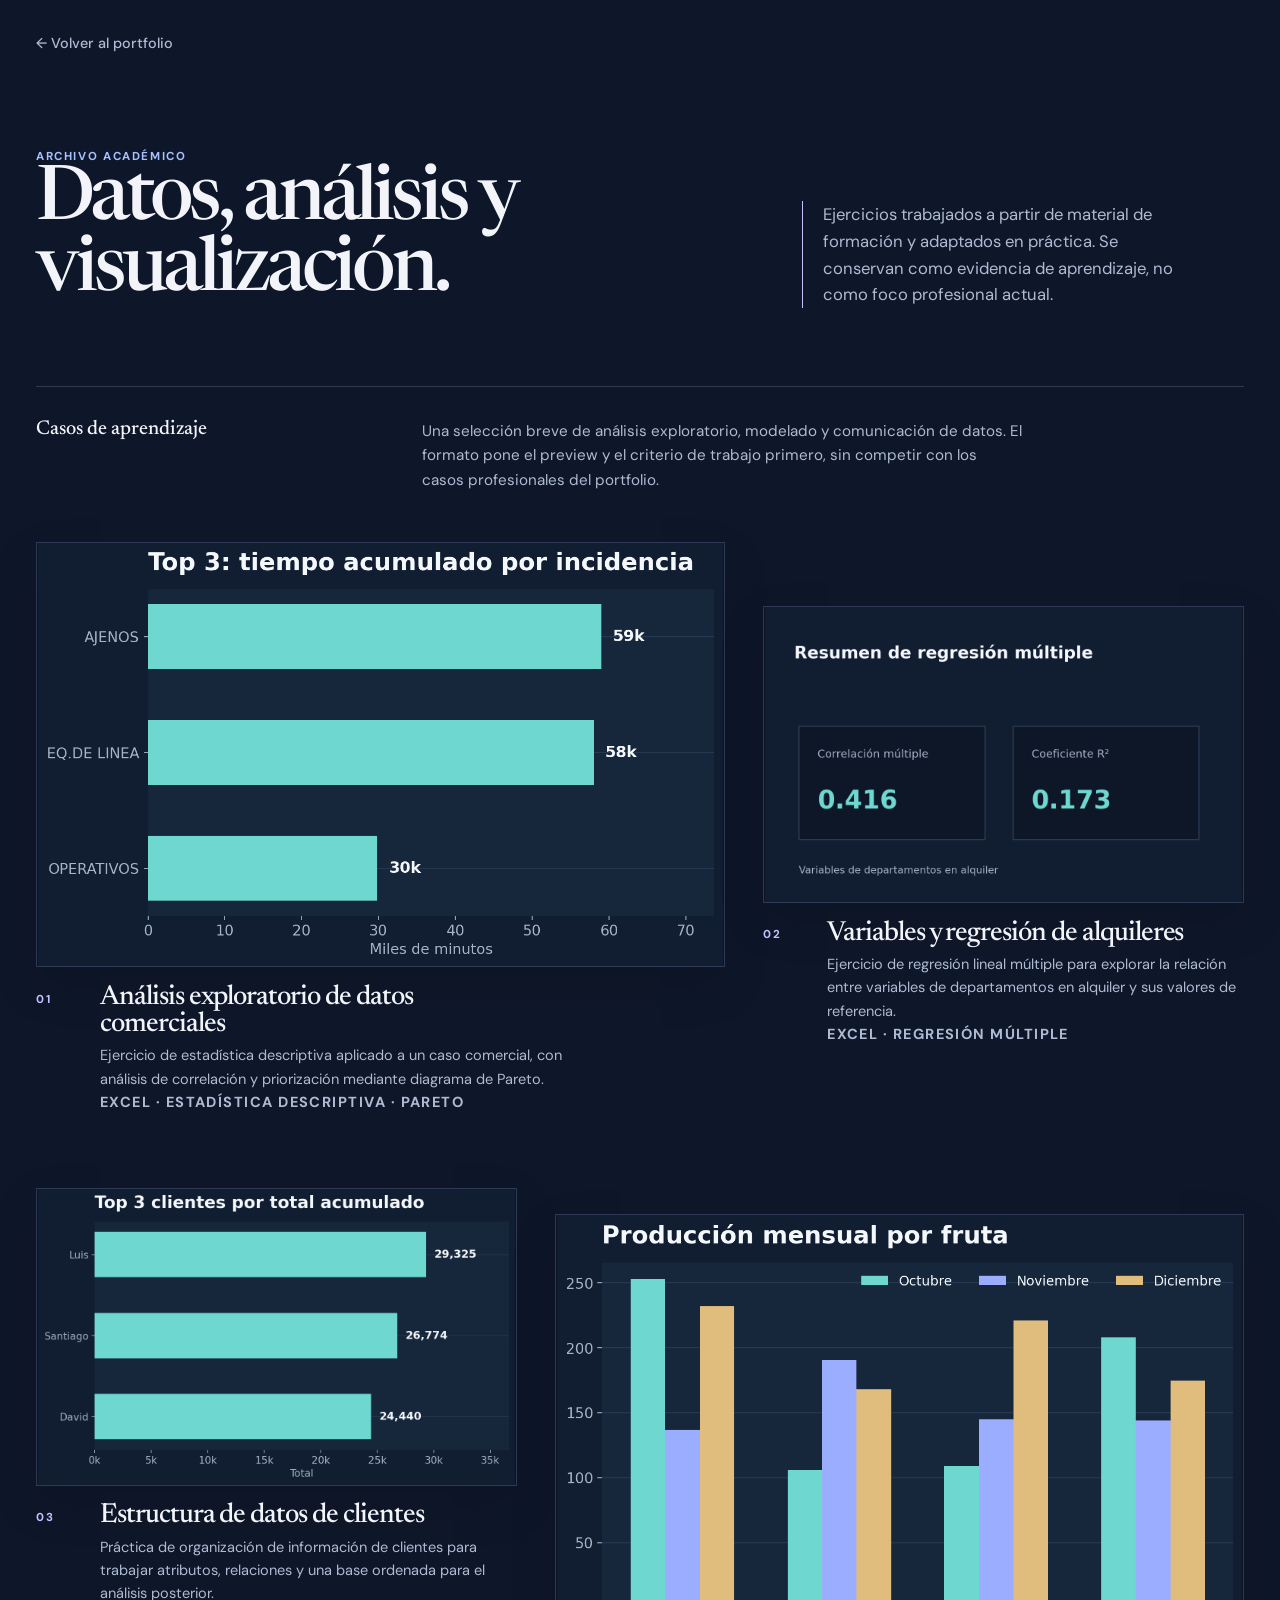
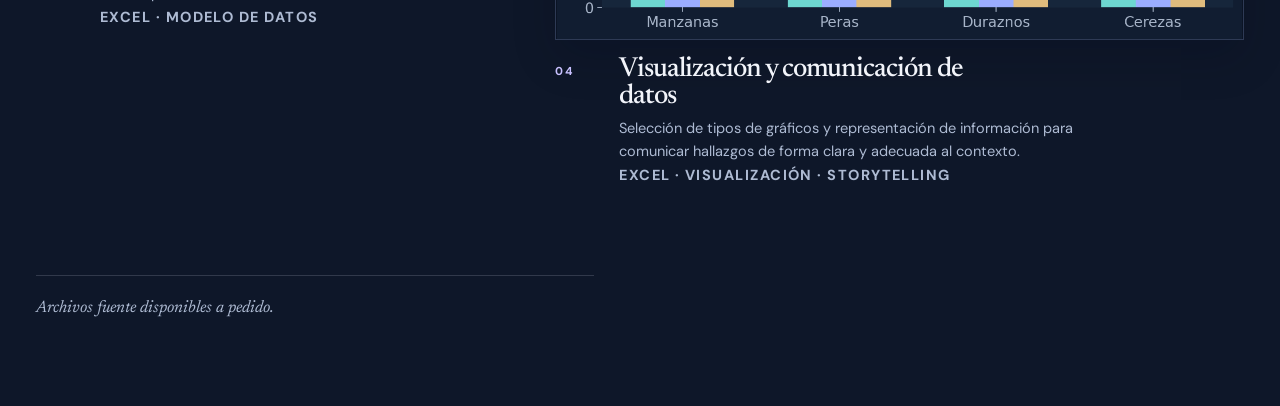
==== Practicas/index.html @ 4f1eed18 "Corrige visualización de previews académicos" ====
<!doctype html>
<html lang="es">
<head>
  <meta charset="utf-8" />
  <meta name="viewport" content="width=device-width, initial-scale=1" />
  <meta name="theme-color" content="#0e1729" />
  <meta name="robots" content="noindex,follow" />
  <meta name="description" content="Archivo académico de Juan Manuel Chuit Berzoni: ejercicios históricos de análisis de datos, estadística, modelado y visualización." />
  <link rel="canonical" href="https://juanchuit.com.ar/Practicas/" />
  <link rel="preconnect" href="https://fonts.googleapis.com" />
  <link rel="preconnect" href="https://fonts.gstatic.com" crossorigin />
  <link href="https://fonts.googleapis.com/css2?family=DM+Sans:opsz,wght@9..40,400;9..40,500;9..40,700&family=Newsreader:opsz,wght@6..72,400;6..72,500;6..72,600&display=swap" rel="stylesheet" />
  <title>Archivo académico | Juan Manuel Chuit Berzoni</title>
  <style>
    :root { color-scheme: dark; --bg: #0e1729; --surface: #15213a; --text: #f2f4fa; --muted: #aebbd3; --line: rgba(218, 225, 242, .17); --accent: #a9c0ff; --accent-2: #c8c1ff; --wrap: 1320px; }
    * { box-sizing: border-box; }
    html { scroll-behavior: smooth; }
    body { margin: 0; background: var(--bg); color: var(--text); font-family: "DM Sans", ui-sans-serif, system-ui, sans-serif; line-height: 1.6; }
    a { color: inherit; }
    .wrap { width: min(calc(100% - 72px), var(--wrap)); margin: 0 auto; padding: 30px 0 84px; }
    .back { display: inline-flex; align-items: center; gap: .55rem; color: var(--muted); text-decoration: none; font-size: .9rem; font-weight: 500; transition: color .2s ease; }
    .back:hover, .back:focus-visible { color: var(--accent); }
    .hero { display: grid; grid-template-columns: minmax(0, 1.1fr) minmax(280px, .72fr); gap: clamp(3rem, 7vw, 8rem); align-items: end; padding: 92px 0 78px; border-bottom: 1px solid var(--line); }
    .eyebrow, .case-index, .case-meta { margin: 0; color: var(--accent); font-size: .72rem; font-weight: 700; letter-spacing: .14em; text-transform: uppercase; }
    h1, h2, h3 { font-family: "Newsreader", Georgia, serif; font-weight: 500; }
    h1 { max-width: 12ch; margin: 0; font-size: clamp(3rem, 5.9vw, 5.65rem); line-height: .94; letter-spacing: -.055em; }
    .hero-lead { max-width: 35ch; margin: 0; border-left: 1px solid var(--accent-2); padding-left: 1.3rem; color: var(--muted); font-size: 1.04rem; }
    .intro { display: grid; grid-template-columns: minmax(180px, .43fr) minmax(0, 1fr); gap: 2rem; padding: 32px 0 50px; }
    .intro h2 { margin: 0; font-size: 1.25rem; line-height: 1; }
    .intro p { max-width: 60ch; margin: 0; color: var(--muted); font-size: .95rem; }
    .gallery { display: grid; grid-template-columns: repeat(12, minmax(0, 1fr)); column-gap: clamp(1.5rem, 3vw, 3.5rem); row-gap: 74px; }
    .case { min-width: 0; }
    .case:nth-child(1), .case:nth-child(4) { grid-column: span 7; }
    .case:nth-child(2), .case:nth-child(3) { grid-column: span 5; }
    .case:nth-child(2) { padding-top: 64px; }
    .case:nth-child(4) { padding-top: 26px; }
    .preview-link { display: block; overflow: hidden; border: 1px solid rgba(169, 192, 255, .22); background: #0b1425; aspect-ratio: 1256 / 776; box-shadow: 0 18px 42px rgba(2, 8, 23, .16); }
    .preview-link:hover { border-color: rgba(200, 193, 255, .62); }
    .preview-link:focus-visible { outline: 2px solid var(--accent); outline-offset: 5px; }
    .preview { display: block; width: 100%; height: 100%; object-fit: contain; object-position: center; }
    .case-copy { display: grid; grid-template-columns: 3rem minmax(0, 1fr); gap: 1rem; padding-top: 1.1rem; }
    .case-index { padding-top: .35rem; color: var(--accent-2); }
    .case h3 { max-width: 24ch; margin: 0 0 .35rem; font-size: clamp(1.45rem, 2.15vw, 2.2rem); line-height: .98; letter-spacing: -.038em; }
    .case p { max-width: 51ch; margin: 0; color: var(--muted); font-size: .91rem; }
    .case-meta { margin-top: .75rem; color: #8999bc; font-size: .66rem; letter-spacing: .1em; }
    .footnote { max-width: 62ch; margin: 88px 0 0; border-top: 1px solid var(--line); padding-top: 1.2rem; color: var(--muted); font-family: "Newsreader", Georgia, serif; font-size: 1.05rem; font-style: italic; }
    @media (max-width: 860px) { .hero { grid-template-columns: 1fr; gap: 1.6rem; padding: 70px 0 56px; } .hero-lead { max-width: 48ch; } .intro { grid-template-columns: 1fr; gap: .8rem; } .gallery { row-gap: 52px; } .case:nth-child(n) { grid-column: span 6; padding-top: 0; } }
    @media (max-width: 600px) { .wrap { width: min(calc(100% - 32px), var(--wrap)); padding-top: 24px; padding-bottom: 62px; } .hero { padding: 58px 0 46px; } h1 { max-width: 11ch; font-size: clamp(2.8rem, 14vw, 4.05rem); } .hero-lead { border-left: 0; padding-left: 0; font-size: .98rem; } .intro { padding: 25px 0 38px; } .gallery { display: grid; grid-template-columns: 1fr; gap: 42px; } .case:nth-child(n) { grid-column: auto; } .case-copy { grid-template-columns: 2.45rem minmax(0, 1fr); gap: .72rem; padding-top: .9rem; } .case h3 { font-size: 1.75rem; } .case p { font-size: .88rem; } .footnote { margin-top: 62px; font-size: 1rem; } }
  </style>
</head>
<body>
  <main class="wrap">
    <a class="back" href="../" aria-label="Volver al portfolio principal">← Volver al portfolio</a>
    <section class="hero" aria-labelledby="titulo-principal">
      <div><p class="eyebrow">Archivo académico</p><h1 id="titulo-principal">Datos, análisis y visualización.</h1></div>
      <p class="hero-lead">Ejercicios trabajados a partir de material de formación y adaptados en práctica. Se conservan como evidencia de aprendizaje, no como foco profesional actual.</p>
    </section>
    <section class="intro" aria-labelledby="casos">
      <h2 id="casos">Casos de aprendizaje</h2>
      <p>Una selección breve de análisis exploratorio, modelado y comunicación de datos. El formato pone el preview y el criterio de trabajo primero, sin competir con los casos profesionales del portfolio.</p>
    </section>
    <section class="gallery" aria-label="Galería de ejercicios académicos">
      <article class="case"><a class="preview-link" href="previews/pareto-incidencias.png" target="_blank" rel="noopener" aria-label="Abrir preview completo del análisis exploratorio de datos comerciales"><img class="preview" src="previews/pareto-incidencias.png" alt="Resumen visual del tiempo acumulado por tipo de incidencia" width="1256" height="776" loading="lazy" decoding="async" /></a><div class="case-copy"><span class="case-index">01</span><div><h3>Análisis exploratorio de datos comerciales</h3><p>Ejercicio de estadística descriptiva aplicado a un caso comercial, con análisis de correlación y priorización mediante diagrama de Pareto.</p><p class="case-meta">Excel · Estadística descriptiva · Pareto</p></div></div></article>
      <article class="case"><a class="preview-link" href="previews/regresion-alquileres.png" target="_blank" rel="noopener" aria-label="Abrir preview completo de variables y regresión de alquileres"><img class="preview" src="previews/regresion-alquileres.png" alt="Resumen visual de una regresión múltiple de alquileres" width="1256" height="776" loading="lazy" decoding="async" /></a><div class="case-copy"><span class="case-index">02</span><div><h3>Variables y regresión de alquileres</h3><p>Ejercicio de regresión lineal múltiple para explorar la relación entre variables de departamentos en alquiler y sus valores de referencia.</p><p class="case-meta">Excel · Regresión múltiple</p></div></div></article>
      <article class="case"><a class="preview-link" href="previews/clientes-totales.png" target="_blank" rel="noopener" aria-label="Abrir preview completo de estructura de datos de clientes"><img class="preview" src="previews/clientes-totales.png" alt="Clientes con mayor total acumulado" width="1256" height="776" loading="lazy" decoding="async" /></a><div class="case-copy"><span class="case-index">03</span><div><h3>Estructura de datos de clientes</h3><p>Práctica de organización de información de clientes para trabajar atributos, relaciones y una base ordenada para el análisis posterior.</p><p class="case-meta">Excel · Modelo de datos</p></div></div></article>
      <article class="case"><a class="preview-link" href="previews/produccion-mensual.png" target="_blank" rel="noopener" aria-label="Abrir preview completo de visualización y comunicación de datos"><img class="preview" src="previews/produccion-mensual.png" alt="Gráfico de producción mensual por fruta" width="1256" height="776" loading="lazy" decoding="async" /></a><div class="case-copy"><span class="case-index">04</span><div><h3>Visualización y comunicación de datos</h3><p>Selección de tipos de gráficos y representación de información para comunicar hallazgos de forma clara y adecuada al contexto.</p><p class="case-meta">Excel · Visualización · Storytelling</p></div></div></article>
    </section>
    <p class="footnote">Archivos fuente disponibles a pedido.</p>
  </main>
</body>
</html>
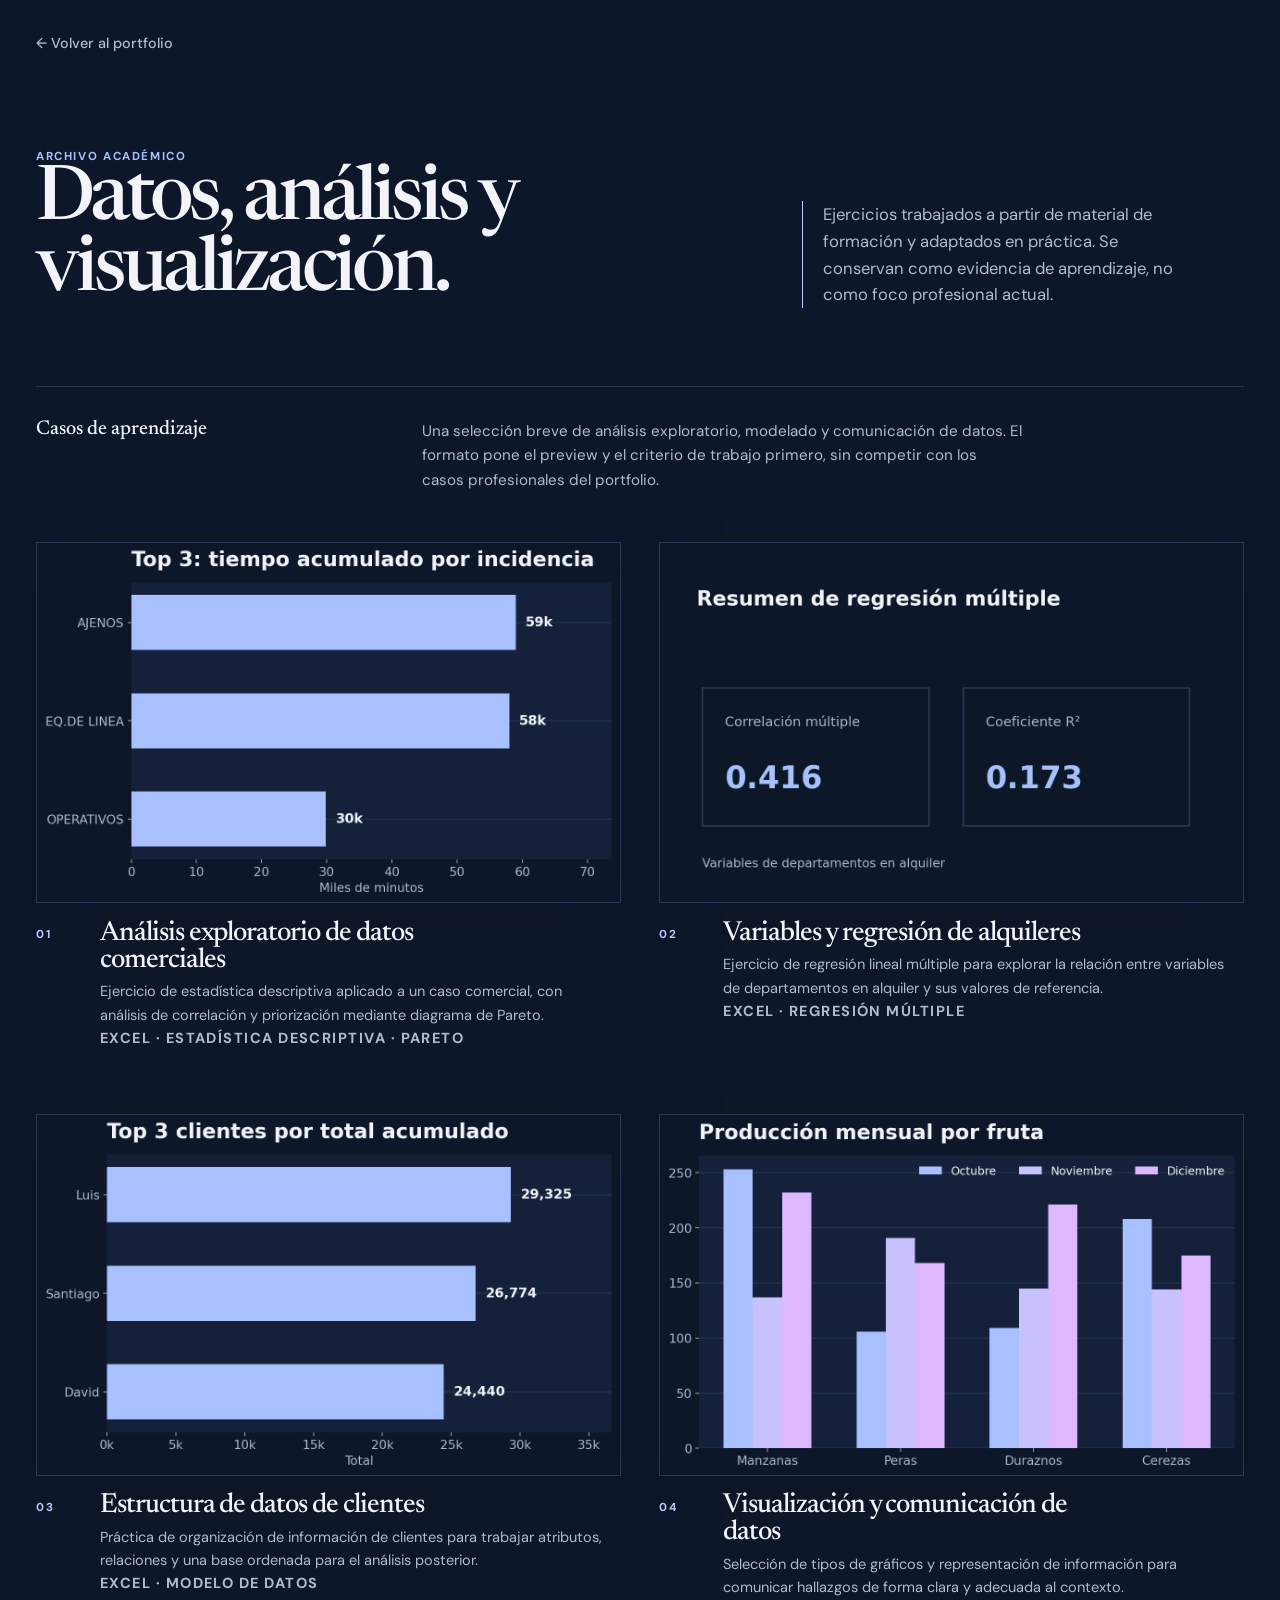
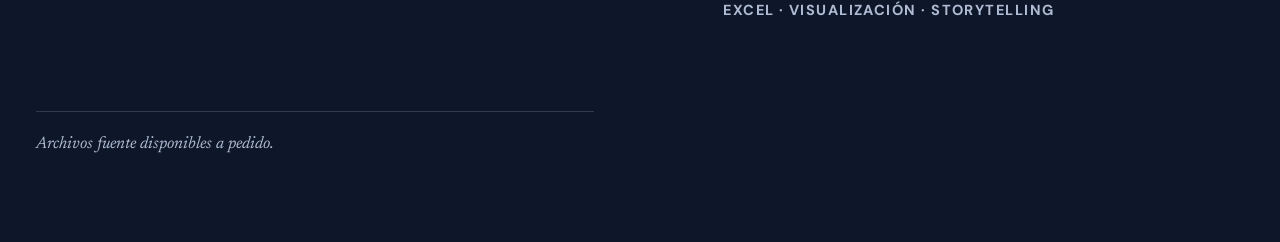
==== commit e377ffc4: "Ordena archivo académico y unifica paleta tinta" ====
--- a/Practicas/index.html
+++ b/Practicas/index.html
@@ -28,12 +28,8 @@
     .intro { display: grid; grid-template-columns: minmax(180px, .43fr) minmax(0, 1fr); gap: 2rem; padding: 32px 0 50px; }
     .intro h2 { margin: 0; font-size: 1.25rem; line-height: 1; }
     .intro p { max-width: 60ch; margin: 0; color: var(--muted); font-size: .95rem; }
-    .gallery { display: grid; grid-template-columns: repeat(12, minmax(0, 1fr)); column-gap: clamp(1.5rem, 3vw, 3.5rem); row-gap: 74px; }
+    .gallery { display: grid; grid-template-columns: repeat(2, minmax(0, 1fr)); gap: clamp(3rem, 5vw, 4.8rem) clamp(1.5rem, 3vw, 3.5rem); }
     .case { min-width: 0; }
-    .case:nth-child(1), .case:nth-child(4) { grid-column: span 7; }
-    .case:nth-child(2), .case:nth-child(3) { grid-column: span 5; }
-    .case:nth-child(2) { padding-top: 64px; }
-    .case:nth-child(4) { padding-top: 26px; }
     .preview-link { display: block; overflow: hidden; border: 1px solid rgba(169, 192, 255, .22); background: #0b1425; aspect-ratio: 1256 / 776; box-shadow: 0 18px 42px rgba(2, 8, 23, .16); }
     .preview-link:hover { border-color: rgba(200, 193, 255, .62); }
     .preview-link:focus-visible { outline: 2px solid var(--accent); outline-offset: 5px; }
@@ -44,8 +40,8 @@
     .case p { max-width: 51ch; margin: 0; color: var(--muted); font-size: .91rem; }
     .case-meta { margin-top: .75rem; color: #8999bc; font-size: .66rem; letter-spacing: .1em; }
     .footnote { max-width: 62ch; margin: 88px 0 0; border-top: 1px solid var(--line); padding-top: 1.2rem; color: var(--muted); font-family: "Newsreader", Georgia, serif; font-size: 1.05rem; font-style: italic; }
-    @media (max-width: 860px) { .hero { grid-template-columns: 1fr; gap: 1.6rem; padding: 70px 0 56px; } .hero-lead { max-width: 48ch; } .intro { grid-template-columns: 1fr; gap: .8rem; } .gallery { row-gap: 52px; } .case:nth-child(n) { grid-column: span 6; padding-top: 0; } }
-    @media (max-width: 600px) { .wrap { width: min(calc(100% - 32px), var(--wrap)); padding-top: 24px; padding-bottom: 62px; } .hero { padding: 58px 0 46px; } h1 { max-width: 11ch; font-size: clamp(2.8rem, 14vw, 4.05rem); } .hero-lead { border-left: 0; padding-left: 0; font-size: .98rem; } .intro { padding: 25px 0 38px; } .gallery { display: grid; grid-template-columns: 1fr; gap: 42px; } .case:nth-child(n) { grid-column: auto; } .case-copy { grid-template-columns: 2.45rem minmax(0, 1fr); gap: .72rem; padding-top: .9rem; } .case h3 { font-size: 1.75rem; } .case p { font-size: .88rem; } .footnote { margin-top: 62px; font-size: 1rem; } }
+    @media (max-width: 860px) { .hero { grid-template-columns: 1fr; gap: 1.6rem; padding: 70px 0 56px; } .hero-lead { max-width: 48ch; } .intro { grid-template-columns: 1fr; gap: .8rem; } .gallery { gap: 52px 1.5rem; } }
+    @media (max-width: 600px) { .wrap { width: min(calc(100% - 32px), var(--wrap)); padding-top: 24px; padding-bottom: 62px; } .hero { padding: 58px 0 46px; } h1 { max-width: 11ch; font-size: clamp(2.8rem, 14vw, 4.05rem); } .hero-lead { border-left: 0; padding-left: 0; font-size: .98rem; } .intro { padding: 25px 0 38px; } .gallery { grid-template-columns: 1fr; gap: 42px; } .case-copy { grid-template-columns: 2.45rem minmax(0, 1fr); gap: .72rem; padding-top: .9rem; } .case h3 { font-size: 1.75rem; } .case p { font-size: .88rem; } .footnote { margin-top: 62px; font-size: 1rem; } }
   </style>
 </head>
 <body>
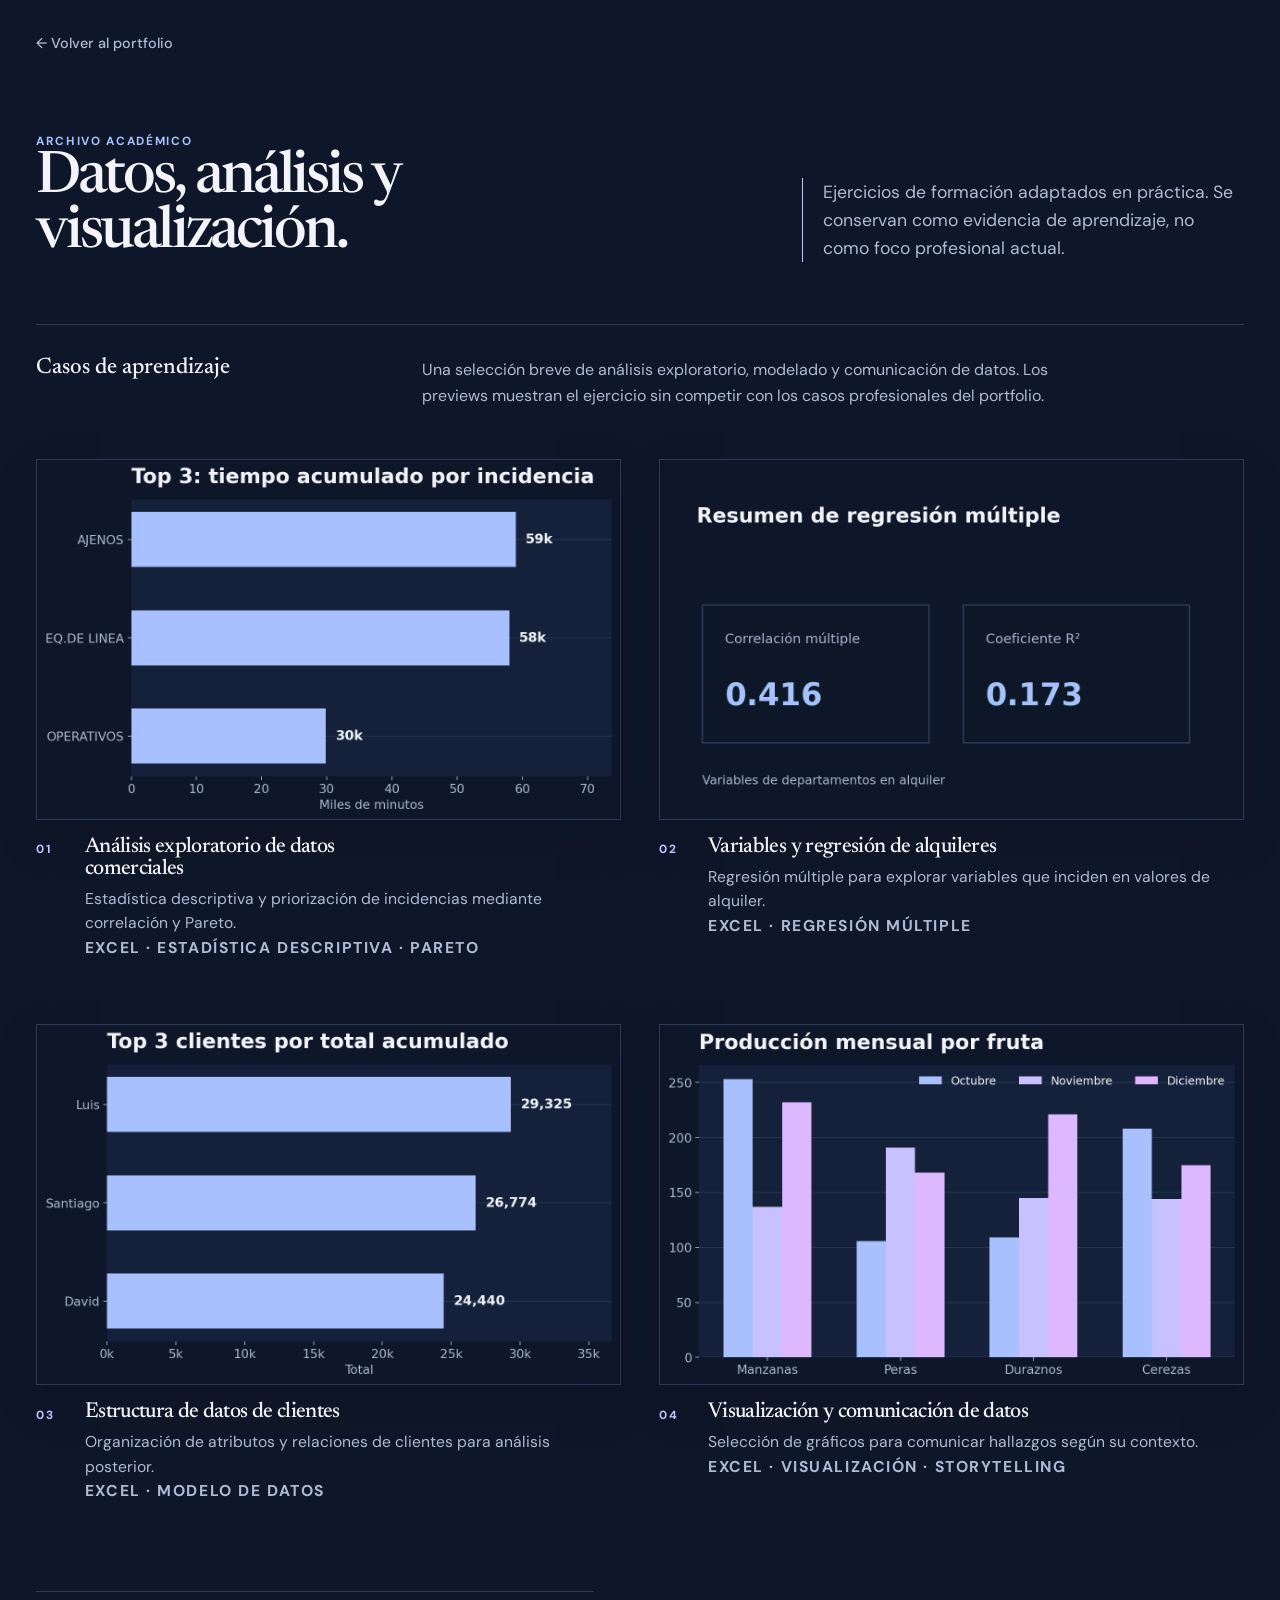
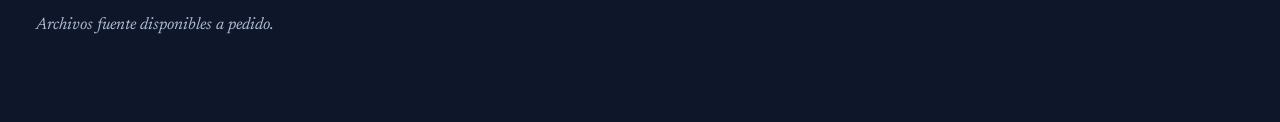
==== commit e9e170d0: "Equilibra tipografía del archivo académico" ====
--- a/Practicas/index.html
+++ b/Practicas/index.html
@@ -20,28 +20,28 @@
     .wrap { width: min(calc(100% - 72px), var(--wrap)); margin: 0 auto; padding: 30px 0 84px; }
     .back { display: inline-flex; align-items: center; gap: .55rem; color: var(--muted); text-decoration: none; font-size: .9rem; font-weight: 500; transition: color .2s ease; }
     .back:hover, .back:focus-visible { color: var(--accent); }
-    .hero { display: grid; grid-template-columns: minmax(0, 1.1fr) minmax(280px, .72fr); gap: clamp(3rem, 7vw, 8rem); align-items: end; padding: 92px 0 78px; border-bottom: 1px solid var(--line); }
-    .eyebrow, .case-index, .case-meta { margin: 0; color: var(--accent); font-size: .72rem; font-weight: 700; letter-spacing: .14em; text-transform: uppercase; }
+    .hero { display: grid; grid-template-columns: minmax(0, 1.1fr) minmax(280px, .72fr); gap: clamp(3rem, 7vw, 8rem); align-items: end; padding: 76px 0 62px; border-bottom: 1px solid var(--line); }
+    .eyebrow, .case-index, .case-meta { margin: 0; color: var(--accent); font-size: .74rem; font-weight: 700; letter-spacing: .14em; text-transform: uppercase; }
     h1, h2, h3 { font-family: "Newsreader", Georgia, serif; font-weight: 500; }
-    h1 { max-width: 12ch; margin: 0; font-size: clamp(3rem, 5.9vw, 5.65rem); line-height: .94; letter-spacing: -.055em; }
-    .hero-lead { max-width: 35ch; margin: 0; border-left: 1px solid var(--accent-2); padding-left: 1.3rem; color: var(--muted); font-size: 1.04rem; }
+    h1 { max-width: 13ch; margin: 0; font-size: clamp(2.9rem, 4.55vw, 4.65rem); line-height: .96; letter-spacing: -.05em; }
+    .hero-lead { max-width: 36ch; margin: 0; border-left: 1px solid var(--accent-2); padding-left: 1.3rem; color: var(--muted); font-size: 1.1rem; }
     .intro { display: grid; grid-template-columns: minmax(180px, .43fr) minmax(0, 1fr); gap: 2rem; padding: 32px 0 50px; }
-    .intro h2 { margin: 0; font-size: 1.25rem; line-height: 1; }
-    .intro p { max-width: 60ch; margin: 0; color: var(--muted); font-size: .95rem; }
+    .intro h2 { margin: 0; font-size: 1.4rem; line-height: 1.05; }
+    .intro p { max-width: 60ch; margin: 0; color: var(--muted); font-size: 1rem; }
     .gallery { display: grid; grid-template-columns: repeat(2, minmax(0, 1fr)); gap: clamp(3rem, 5vw, 4.8rem) clamp(1.5rem, 3vw, 3.5rem); }
     .case { min-width: 0; }
     .preview-link { display: block; overflow: hidden; border: 1px solid rgba(169, 192, 255, .22); background: #0b1425; aspect-ratio: 1256 / 776; box-shadow: 0 18px 42px rgba(2, 8, 23, .16); }
     .preview-link:hover { border-color: rgba(200, 193, 255, .62); }
     .preview-link:focus-visible { outline: 2px solid var(--accent); outline-offset: 5px; }
     .preview { display: block; width: 100%; height: 100%; object-fit: contain; object-position: center; }
-    .case-copy { display: grid; grid-template-columns: 3rem minmax(0, 1fr); gap: 1rem; padding-top: 1.1rem; }
-    .case-index { padding-top: .35rem; color: var(--accent-2); }
-    .case h3 { max-width: 24ch; margin: 0 0 .35rem; font-size: clamp(1.45rem, 2.15vw, 2.2rem); line-height: .98; letter-spacing: -.038em; }
-    .case p { max-width: 51ch; margin: 0; color: var(--muted); font-size: .91rem; }
-    .case-meta { margin-top: .75rem; color: #8999bc; font-size: .66rem; letter-spacing: .1em; }
+    .case-copy { display: grid; grid-template-columns: 2.25rem minmax(0, 1fr); gap: .8rem; padding-top: 1rem; }
+    .case-index { padding-top: .28rem; color: var(--accent-2); }
+    .case h3 { max-width: 27ch; margin: 0 0 .45rem; font-size: clamp(1.35rem, 1.65vw, 1.72rem); line-height: 1.02; letter-spacing: -.03em; }
+    .case p { max-width: 53ch; margin: 0; color: var(--muted); font-size: .98rem; line-height: 1.55; }
+    .case-meta { margin-top: .72rem; color: #9ba9c6; font-size: .7rem; letter-spacing: .1em; }
     .footnote { max-width: 62ch; margin: 88px 0 0; border-top: 1px solid var(--line); padding-top: 1.2rem; color: var(--muted); font-family: "Newsreader", Georgia, serif; font-size: 1.05rem; font-style: italic; }
     @media (max-width: 860px) { .hero { grid-template-columns: 1fr; gap: 1.6rem; padding: 70px 0 56px; } .hero-lead { max-width: 48ch; } .intro { grid-template-columns: 1fr; gap: .8rem; } .gallery { gap: 52px 1.5rem; } }
-    @media (max-width: 600px) { .wrap { width: min(calc(100% - 32px), var(--wrap)); padding-top: 24px; padding-bottom: 62px; } .hero { padding: 58px 0 46px; } h1 { max-width: 11ch; font-size: clamp(2.8rem, 14vw, 4.05rem); } .hero-lead { border-left: 0; padding-left: 0; font-size: .98rem; } .intro { padding: 25px 0 38px; } .gallery { grid-template-columns: 1fr; gap: 42px; } .case-copy { grid-template-columns: 2.45rem minmax(0, 1fr); gap: .72rem; padding-top: .9rem; } .case h3 { font-size: 1.75rem; } .case p { font-size: .88rem; } .footnote { margin-top: 62px; font-size: 1rem; } }
+    @media (max-width: 600px) { .wrap { width: min(calc(100% - 32px), var(--wrap)); padding-top: 24px; padding-bottom: 62px; } .hero { padding: 52px 0 44px; } h1 { max-width: 12ch; font-size: clamp(2.65rem, 12vw, 3.45rem); } .hero-lead { border-left: 0; padding-left: 0; font-size: 1rem; } .intro { padding: 25px 0 38px; } .gallery { grid-template-columns: 1fr; gap: 42px; } .case-copy { grid-template-columns: 2.15rem minmax(0, 1fr); gap: .68rem; padding-top: .9rem; } .case h3 { font-size: 1.55rem; } .case p { font-size: .94rem; } .footnote { margin-top: 62px; font-size: 1rem; } }
   </style>
 </head>
 <body>
@@ -49,17 +49,17 @@
     <a class="back" href="../" aria-label="Volver al portfolio principal">← Volver al portfolio</a>
     <section class="hero" aria-labelledby="titulo-principal">
       <div><p class="eyebrow">Archivo académico</p><h1 id="titulo-principal">Datos, análisis y visualización.</h1></div>
-      <p class="hero-lead">Ejercicios trabajados a partir de material de formación y adaptados en práctica. Se conservan como evidencia de aprendizaje, no como foco profesional actual.</p>
+      <p class="hero-lead">Ejercicios de formación adaptados en práctica. Se conservan como evidencia de aprendizaje, no como foco profesional actual.</p>
     </section>
     <section class="intro" aria-labelledby="casos">
       <h2 id="casos">Casos de aprendizaje</h2>
-      <p>Una selección breve de análisis exploratorio, modelado y comunicación de datos. El formato pone el preview y el criterio de trabajo primero, sin competir con los casos profesionales del portfolio.</p>
+      <p>Una selección breve de análisis exploratorio, modelado y comunicación de datos. Los previews muestran el ejercicio sin competir con los casos profesionales del portfolio.</p>
     </section>
     <section class="gallery" aria-label="Galería de ejercicios académicos">
-      <article class="case"><a class="preview-link" href="previews/pareto-incidencias.png" target="_blank" rel="noopener" aria-label="Abrir preview completo del análisis exploratorio de datos comerciales"><img class="preview" src="previews/pareto-incidencias.png" alt="Resumen visual del tiempo acumulado por tipo de incidencia" width="1256" height="776" loading="lazy" decoding="async" /></a><div class="case-copy"><span class="case-index">01</span><div><h3>Análisis exploratorio de datos comerciales</h3><p>Ejercicio de estadística descriptiva aplicado a un caso comercial, con análisis de correlación y priorización mediante diagrama de Pareto.</p><p class="case-meta">Excel · Estadística descriptiva · Pareto</p></div></div></article>
-      <article class="case"><a class="preview-link" href="previews/regresion-alquileres.png" target="_blank" rel="noopener" aria-label="Abrir preview completo de variables y regresión de alquileres"><img class="preview" src="previews/regresion-alquileres.png" alt="Resumen visual de una regresión múltiple de alquileres" width="1256" height="776" loading="lazy" decoding="async" /></a><div class="case-copy"><span class="case-index">02</span><div><h3>Variables y regresión de alquileres</h3><p>Ejercicio de regresión lineal múltiple para explorar la relación entre variables de departamentos en alquiler y sus valores de referencia.</p><p class="case-meta">Excel · Regresión múltiple</p></div></div></article>
-      <article class="case"><a class="preview-link" href="previews/clientes-totales.png" target="_blank" rel="noopener" aria-label="Abrir preview completo de estructura de datos de clientes"><img class="preview" src="previews/clientes-totales.png" alt="Clientes con mayor total acumulado" width="1256" height="776" loading="lazy" decoding="async" /></a><div class="case-copy"><span class="case-index">03</span><div><h3>Estructura de datos de clientes</h3><p>Práctica de organización de información de clientes para trabajar atributos, relaciones y una base ordenada para el análisis posterior.</p><p class="case-meta">Excel · Modelo de datos</p></div></div></article>
-      <article class="case"><a class="preview-link" href="previews/produccion-mensual.png" target="_blank" rel="noopener" aria-label="Abrir preview completo de visualización y comunicación de datos"><img class="preview" src="previews/produccion-mensual.png" alt="Gráfico de producción mensual por fruta" width="1256" height="776" loading="lazy" decoding="async" /></a><div class="case-copy"><span class="case-index">04</span><div><h3>Visualización y comunicación de datos</h3><p>Selección de tipos de gráficos y representación de información para comunicar hallazgos de forma clara y adecuada al contexto.</p><p class="case-meta">Excel · Visualización · Storytelling</p></div></div></article>
+      <article class="case"><a class="preview-link" href="previews/pareto-incidencias.png" target="_blank" rel="noopener" aria-label="Abrir preview completo del análisis exploratorio de datos comerciales"><img class="preview" src="previews/pareto-incidencias.png" alt="Resumen visual del tiempo acumulado por tipo de incidencia" width="1256" height="776" loading="lazy" decoding="async" /></a><div class="case-copy"><span class="case-index">01</span><div><h3>Análisis exploratorio de datos comerciales</h3><p>Estadística descriptiva y priorización de incidencias mediante correlación y Pareto.</p><p class="case-meta">Excel · Estadística descriptiva · Pareto</p></div></div></article>
+      <article class="case"><a class="preview-link" href="previews/regresion-alquileres.png" target="_blank" rel="noopener" aria-label="Abrir preview completo de variables y regresión de alquileres"><img class="preview" src="previews/regresion-alquileres.png" alt="Resumen visual de una regresión múltiple de alquileres" width="1256" height="776" loading="lazy" decoding="async" /></a><div class="case-copy"><span class="case-index">02</span><div><h3>Variables y regresión de alquileres</h3><p>Regresión múltiple para explorar variables que inciden en valores de alquiler.</p><p class="case-meta">Excel · Regresión múltiple</p></div></div></article>
+      <article class="case"><a class="preview-link" href="previews/clientes-totales.png" target="_blank" rel="noopener" aria-label="Abrir preview completo de estructura de datos de clientes"><img class="preview" src="previews/clientes-totales.png" alt="Clientes con mayor total acumulado" width="1256" height="776" loading="lazy" decoding="async" /></a><div class="case-copy"><span class="case-index">03</span><div><h3>Estructura de datos de clientes</h3><p>Organización de atributos y relaciones de clientes para análisis posterior.</p><p class="case-meta">Excel · Modelo de datos</p></div></div></article>
+      <article class="case"><a class="preview-link" href="previews/produccion-mensual.png" target="_blank" rel="noopener" aria-label="Abrir preview completo de visualización y comunicación de datos"><img class="preview" src="previews/produccion-mensual.png" alt="Gráfico de producción mensual por fruta" width="1256" height="776" loading="lazy" decoding="async" /></a><div class="case-copy"><span class="case-index">04</span><div><h3>Visualización y comunicación de datos</h3><p>Selección de gráficos para comunicar hallazgos según su contexto.</p><p class="case-meta">Excel · Visualización · Storytelling</p></div></div></article>
     </section>
     <p class="footnote">Archivos fuente disponibles a pedido.</p>
   </main>
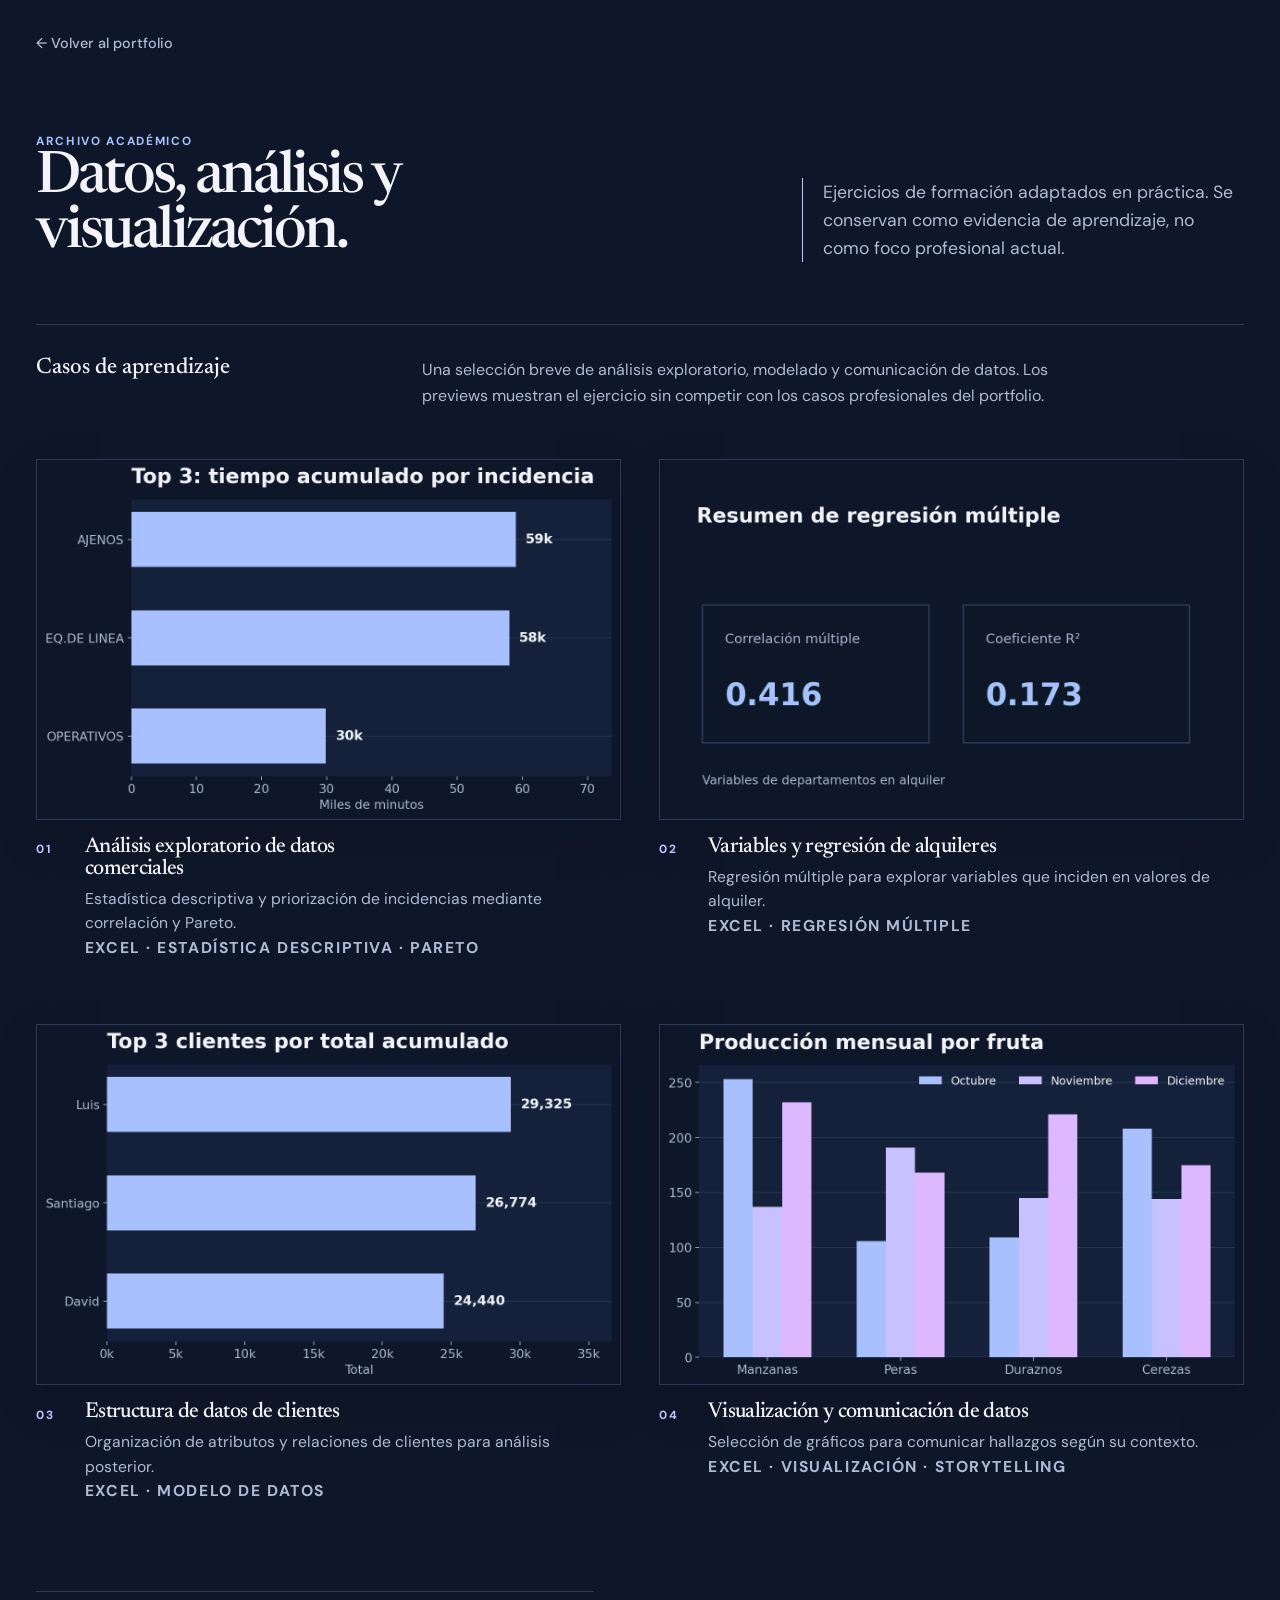
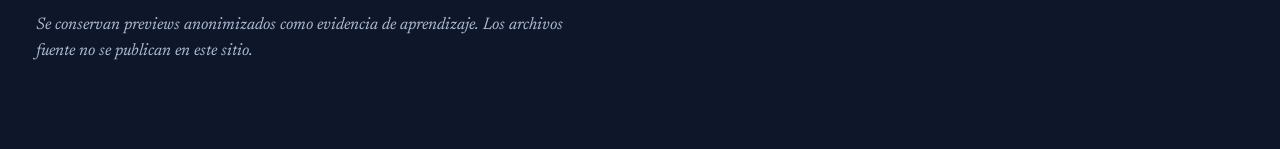
==== commit 514fda02: "Refuerza foco profesional y privacidad" ====
--- a/Practicas/index.html
+++ b/Practicas/index.html
@@ -61,7 +61,7 @@
       <article class="case"><a class="preview-link" href="previews/clientes-totales.png" target="_blank" rel="noopener" aria-label="Abrir preview completo de estructura de datos de clientes"><img class="preview" src="previews/clientes-totales.png" alt="Clientes con mayor total acumulado" width="1256" height="776" loading="lazy" decoding="async" /></a><div class="case-copy"><span class="case-index">03</span><div><h3>Estructura de datos de clientes</h3><p>Organización de atributos y relaciones de clientes para análisis posterior.</p><p class="case-meta">Excel · Modelo de datos</p></div></div></article>
       <article class="case"><a class="preview-link" href="previews/produccion-mensual.png" target="_blank" rel="noopener" aria-label="Abrir preview completo de visualización y comunicación de datos"><img class="preview" src="previews/produccion-mensual.png" alt="Gráfico de producción mensual por fruta" width="1256" height="776" loading="lazy" decoding="async" /></a><div class="case-copy"><span class="case-index">04</span><div><h3>Visualización y comunicación de datos</h3><p>Selección de gráficos para comunicar hallazgos según su contexto.</p><p class="case-meta">Excel · Visualización · Storytelling</p></div></div></article>
     </section>
-    <p class="footnote">Archivos fuente disponibles a pedido.</p>
+    <p class="footnote">Se conservan previews anonimizados como evidencia de aprendizaje. Los archivos fuente no se publican en este sitio.</p>
   </main>
 </body>
 </html>
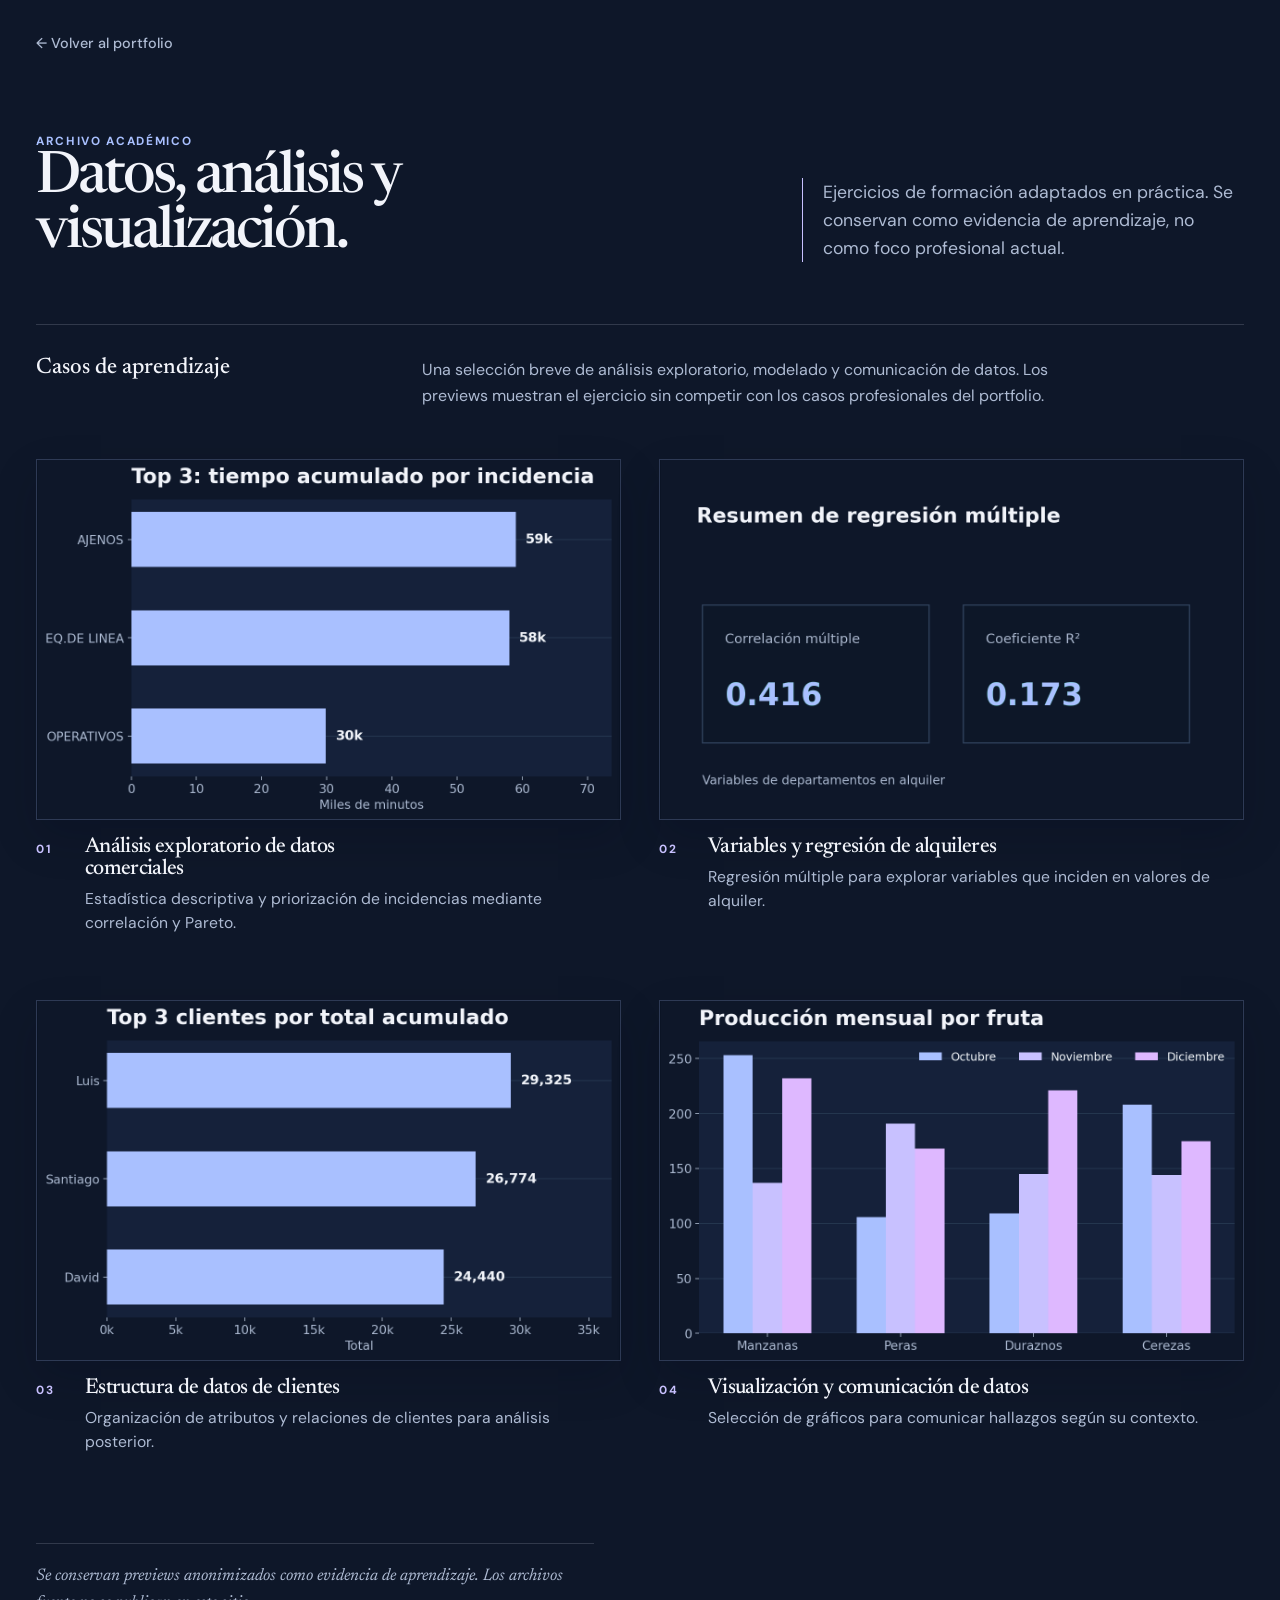
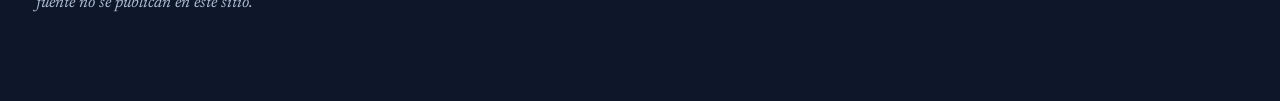
==== commit 2fda925c: "Simplifica previews académicos" ====
--- a/Practicas/index.html
+++ b/Practicas/index.html
@@ -21,7 +21,7 @@
     .back { display: inline-flex; align-items: center; gap: .55rem; color: var(--muted); text-decoration: none; font-size: .9rem; font-weight: 500; transition: color .2s ease; }
     .back:hover, .back:focus-visible { color: var(--accent); }
     .hero { display: grid; grid-template-columns: minmax(0, 1.1fr) minmax(280px, .72fr); gap: clamp(3rem, 7vw, 8rem); align-items: end; padding: 76px 0 62px; border-bottom: 1px solid var(--line); }
-    .eyebrow, .case-index, .case-meta { margin: 0; color: var(--accent); font-size: .74rem; font-weight: 700; letter-spacing: .14em; text-transform: uppercase; }
+    .eyebrow, .case-index { margin: 0; color: var(--accent); font-size: .74rem; font-weight: 700; letter-spacing: .14em; text-transform: uppercase; }
     h1, h2, h3 { font-family: "Newsreader", Georgia, serif; font-weight: 500; }
     h1 { max-width: 13ch; margin: 0; font-size: clamp(2.9rem, 4.55vw, 4.65rem); line-height: .96; letter-spacing: -.05em; }
     .hero-lead { max-width: 36ch; margin: 0; border-left: 1px solid var(--accent-2); padding-left: 1.3rem; color: var(--muted); font-size: 1.1rem; }
@@ -38,7 +38,6 @@
     .case-index { padding-top: .28rem; color: var(--accent-2); }
     .case h3 { max-width: 27ch; margin: 0 0 .45rem; font-size: clamp(1.35rem, 1.65vw, 1.72rem); line-height: 1.02; letter-spacing: -.03em; }
     .case p { max-width: 53ch; margin: 0; color: var(--muted); font-size: .98rem; line-height: 1.55; }
-    .case-meta { margin-top: .72rem; color: #9ba9c6; font-size: .7rem; letter-spacing: .1em; }
     .footnote { max-width: 62ch; margin: 88px 0 0; border-top: 1px solid var(--line); padding-top: 1.2rem; color: var(--muted); font-family: "Newsreader", Georgia, serif; font-size: 1.05rem; font-style: italic; }
     @media (max-width: 860px) { .hero { grid-template-columns: 1fr; gap: 1.6rem; padding: 70px 0 56px; } .hero-lead { max-width: 48ch; } .intro { grid-template-columns: 1fr; gap: .8rem; } .gallery { gap: 52px 1.5rem; } }
     @media (max-width: 600px) { .wrap { width: min(calc(100% - 32px), var(--wrap)); padding-top: 24px; padding-bottom: 62px; } .hero { padding: 52px 0 44px; } h1 { max-width: 12ch; font-size: clamp(2.65rem, 12vw, 3.45rem); } .hero-lead { border-left: 0; padding-left: 0; font-size: 1rem; } .intro { padding: 25px 0 38px; } .gallery { grid-template-columns: 1fr; gap: 42px; } .case-copy { grid-template-columns: 2.15rem minmax(0, 1fr); gap: .68rem; padding-top: .9rem; } .case h3 { font-size: 1.55rem; } .case p { font-size: .94rem; } .footnote { margin-top: 62px; font-size: 1rem; } }
@@ -56,10 +55,10 @@
       <p>Una selección breve de análisis exploratorio, modelado y comunicación de datos. Los previews muestran el ejercicio sin competir con los casos profesionales del portfolio.</p>
     </section>
     <section class="gallery" aria-label="Galería de ejercicios académicos">
-      <article class="case"><a class="preview-link" href="previews/pareto-incidencias.png" target="_blank" rel="noopener" aria-label="Abrir preview completo del análisis exploratorio de datos comerciales"><img class="preview" src="previews/pareto-incidencias.png" alt="Resumen visual del tiempo acumulado por tipo de incidencia" width="1256" height="776" loading="lazy" decoding="async" /></a><div class="case-copy"><span class="case-index">01</span><div><h3>Análisis exploratorio de datos comerciales</h3><p>Estadística descriptiva y priorización de incidencias mediante correlación y Pareto.</p><p class="case-meta">Excel · Estadística descriptiva · Pareto</p></div></div></article>
-      <article class="case"><a class="preview-link" href="previews/regresion-alquileres.png" target="_blank" rel="noopener" aria-label="Abrir preview completo de variables y regresión de alquileres"><img class="preview" src="previews/regresion-alquileres.png" alt="Resumen visual de una regresión múltiple de alquileres" width="1256" height="776" loading="lazy" decoding="async" /></a><div class="case-copy"><span class="case-index">02</span><div><h3>Variables y regresión de alquileres</h3><p>Regresión múltiple para explorar variables que inciden en valores de alquiler.</p><p class="case-meta">Excel · Regresión múltiple</p></div></div></article>
-      <article class="case"><a class="preview-link" href="previews/clientes-totales.png" target="_blank" rel="noopener" aria-label="Abrir preview completo de estructura de datos de clientes"><img class="preview" src="previews/clientes-totales.png" alt="Clientes con mayor total acumulado" width="1256" height="776" loading="lazy" decoding="async" /></a><div class="case-copy"><span class="case-index">03</span><div><h3>Estructura de datos de clientes</h3><p>Organización de atributos y relaciones de clientes para análisis posterior.</p><p class="case-meta">Excel · Modelo de datos</p></div></div></article>
-      <article class="case"><a class="preview-link" href="previews/produccion-mensual.png" target="_blank" rel="noopener" aria-label="Abrir preview completo de visualización y comunicación de datos"><img class="preview" src="previews/produccion-mensual.png" alt="Gráfico de producción mensual por fruta" width="1256" height="776" loading="lazy" decoding="async" /></a><div class="case-copy"><span class="case-index">04</span><div><h3>Visualización y comunicación de datos</h3><p>Selección de gráficos para comunicar hallazgos según su contexto.</p><p class="case-meta">Excel · Visualización · Storytelling</p></div></div></article>
+      <article class="case"><a class="preview-link" href="previews/pareto-incidencias.png" aria-label="Abrir preview completo del análisis exploratorio de datos comerciales"><img class="preview" src="previews/pareto-incidencias.png" alt="Resumen visual del tiempo acumulado por tipo de incidencia" width="1256" height="776" loading="lazy" decoding="async" /></a><div class="case-copy"><span class="case-index">01</span><div><h3>Análisis exploratorio de datos comerciales</h3><p>Estadística descriptiva y priorización de incidencias mediante correlación y Pareto.</p></div></div></article>
+      <article class="case"><a class="preview-link" href="previews/regresion-alquileres.png" aria-label="Abrir preview completo de variables y regresión de alquileres"><img class="preview" src="previews/regresion-alquileres.png" alt="Resumen visual de una regresión múltiple de alquileres" width="1256" height="776" loading="lazy" decoding="async" /></a><div class="case-copy"><span class="case-index">02</span><div><h3>Variables y regresión de alquileres</h3><p>Regresión múltiple para explorar variables que inciden en valores de alquiler.</p></div></div></article>
+      <article class="case"><a class="preview-link" href="previews/clientes-totales.png" aria-label="Abrir preview completo de estructura de datos de clientes"><img class="preview" src="previews/clientes-totales.png" alt="Clientes con mayor total acumulado" width="1256" height="776" loading="lazy" decoding="async" /></a><div class="case-copy"><span class="case-index">03</span><div><h3>Estructura de datos de clientes</h3><p>Organización de atributos y relaciones de clientes para análisis posterior.</p></div></div></article>
+      <article class="case"><a class="preview-link" href="previews/produccion-mensual.png" aria-label="Abrir preview completo de visualización y comunicación de datos"><img class="preview" src="previews/produccion-mensual.png" alt="Gráfico de producción mensual por fruta" width="1256" height="776" loading="lazy" decoding="async" /></a><div class="case-copy"><span class="case-index">04</span><div><h3>Visualización y comunicación de datos</h3><p>Selección de gráficos para comunicar hallazgos según su contexto.</p></div></div></article>
     </section>
     <p class="footnote">Se conservan previews anonimizados como evidencia de aprendizaje. Los archivos fuente no se publican en este sitio.</p>
   </main>
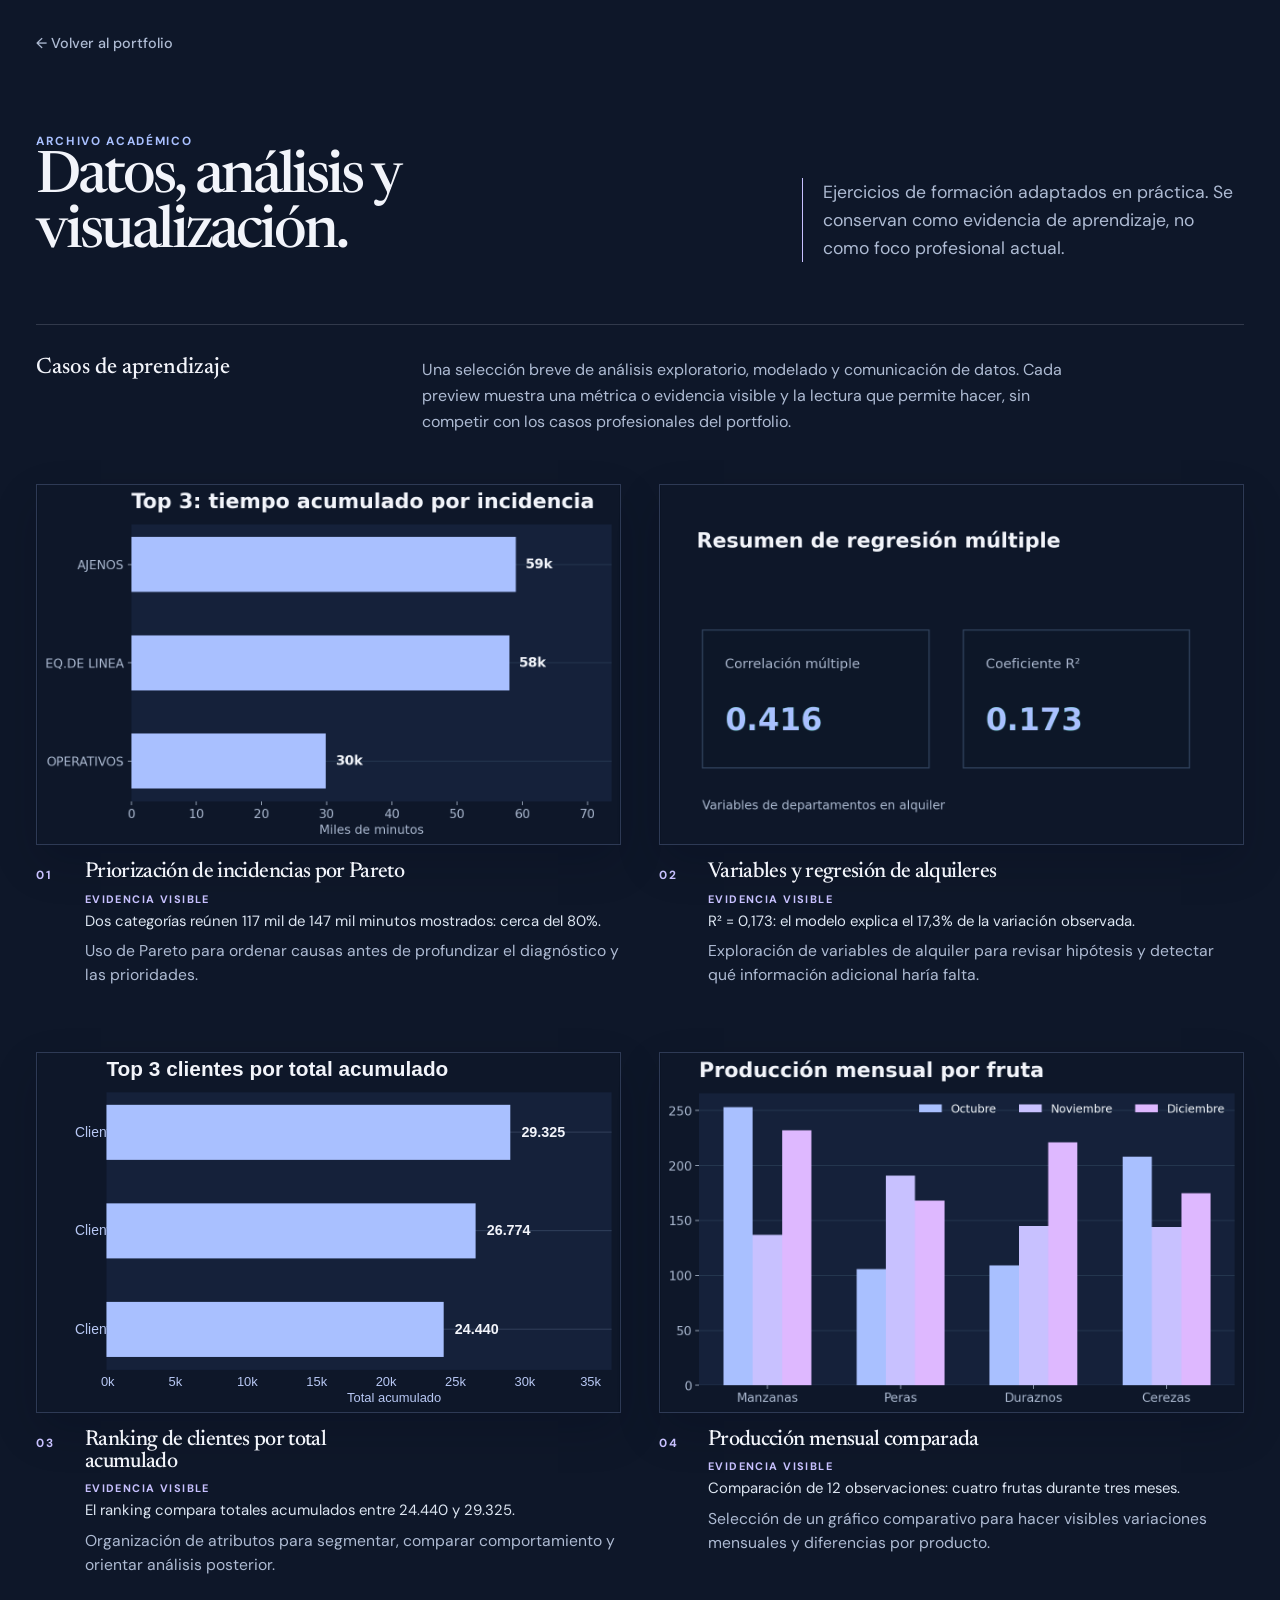
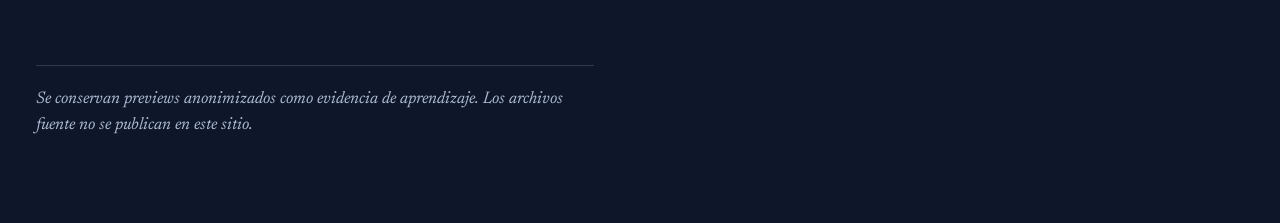
==== commit f9218614: "Refuerza evidencia y anonimiza previews académicos" ====
--- a/Practicas/index.html
+++ b/Practicas/index.html
@@ -38,6 +38,8 @@
     .case-index { padding-top: .28rem; color: var(--accent-2); }
     .case h3 { max-width: 27ch; margin: 0 0 .45rem; font-size: clamp(1.35rem, 1.65vw, 1.72rem); line-height: 1.02; letter-spacing: -.03em; }
     .case p { max-width: 53ch; margin: 0; color: var(--muted); font-size: .98rem; line-height: 1.55; }
+    .case-metric { margin-bottom: .4rem !important; color: #dce5f1 !important; font-size: .93rem !important; }
+    .case-metric span { display: block; margin-bottom: .14rem; color: var(--accent-2); font-size: .68rem; font-weight: 700; letter-spacing: .13em; text-transform: uppercase; }
     .footnote { max-width: 62ch; margin: 88px 0 0; border-top: 1px solid var(--line); padding-top: 1.2rem; color: var(--muted); font-family: "Newsreader", Georgia, serif; font-size: 1.05rem; font-style: italic; }
     @media (max-width: 860px) { .hero { grid-template-columns: 1fr; gap: 1.6rem; padding: 70px 0 56px; } .hero-lead { max-width: 48ch; } .intro { grid-template-columns: 1fr; gap: .8rem; } .gallery { gap: 52px 1.5rem; } }
     @media (max-width: 600px) { .wrap { width: min(calc(100% - 32px), var(--wrap)); padding-top: 24px; padding-bottom: 62px; } .hero { padding: 52px 0 44px; } h1 { max-width: 12ch; font-size: clamp(2.65rem, 12vw, 3.45rem); } .hero-lead { border-left: 0; padding-left: 0; font-size: 1rem; } .intro { padding: 25px 0 38px; } .gallery { grid-template-columns: 1fr; gap: 42px; } .case-copy { grid-template-columns: 2.15rem minmax(0, 1fr); gap: .68rem; padding-top: .9rem; } .case h3 { font-size: 1.55rem; } .case p { font-size: .94rem; } .footnote { margin-top: 62px; font-size: 1rem; } }
@@ -52,13 +54,13 @@
     </section>
     <section class="intro" aria-labelledby="casos">
       <h2 id="casos">Casos de aprendizaje</h2>
-      <p>Una selección breve de análisis exploratorio, modelado y comunicación de datos. Los previews muestran el ejercicio sin competir con los casos profesionales del portfolio.</p>
+      <p>Una selección breve de análisis exploratorio, modelado y comunicación de datos. Cada preview muestra una métrica o evidencia visible y la lectura que permite hacer, sin competir con los casos profesionales del portfolio.</p>
     </section>
     <section class="gallery" aria-label="Galería de ejercicios académicos">
-      <article class="case"><a class="preview-link" href="previews/pareto-incidencias.png" aria-label="Abrir preview completo del análisis exploratorio de datos comerciales"><img class="preview" src="previews/pareto-incidencias.png" alt="Resumen visual del tiempo acumulado por tipo de incidencia" width="1256" height="776" loading="lazy" decoding="async" /></a><div class="case-copy"><span class="case-index">01</span><div><h3>Análisis exploratorio de datos comerciales</h3><p>Estadística descriptiva y priorización de incidencias mediante correlación y Pareto.</p></div></div></article>
-      <article class="case"><a class="preview-link" href="previews/regresion-alquileres.png" aria-label="Abrir preview completo de variables y regresión de alquileres"><img class="preview" src="previews/regresion-alquileres.png" alt="Resumen visual de una regresión múltiple de alquileres" width="1256" height="776" loading="lazy" decoding="async" /></a><div class="case-copy"><span class="case-index">02</span><div><h3>Variables y regresión de alquileres</h3><p>Regresión múltiple para explorar variables que inciden en valores de alquiler.</p></div></div></article>
-      <article class="case"><a class="preview-link" href="previews/clientes-totales.png" aria-label="Abrir preview completo de estructura de datos de clientes"><img class="preview" src="previews/clientes-totales.png" alt="Clientes con mayor total acumulado" width="1256" height="776" loading="lazy" decoding="async" /></a><div class="case-copy"><span class="case-index">03</span><div><h3>Estructura de datos de clientes</h3><p>Organización de atributos y relaciones de clientes para análisis posterior.</p></div></div></article>
-      <article class="case"><a class="preview-link" href="previews/produccion-mensual.png" aria-label="Abrir preview completo de visualización y comunicación de datos"><img class="preview" src="previews/produccion-mensual.png" alt="Gráfico de producción mensual por fruta" width="1256" height="776" loading="lazy" decoding="async" /></a><div class="case-copy"><span class="case-index">04</span><div><h3>Visualización y comunicación de datos</h3><p>Selección de gráficos para comunicar hallazgos según su contexto.</p></div></div></article>
+      <article class="case"><a class="preview-link" href="previews/pareto-incidencias.png" aria-label="Abrir preview completo del análisis exploratorio de datos comerciales"><img class="preview" src="previews/pareto-incidencias.png" alt="Resumen visual del tiempo acumulado por tipo de incidencia" width="1256" height="776" loading="lazy" decoding="async" /></a><div class="case-copy"><span class="case-index">01</span><div><h3>Priorización de incidencias por Pareto</h3><p class="case-metric"><span>Evidencia visible</span>Dos categorías reúnen 117 mil de 147 mil minutos mostrados: cerca del 80%.</p><p>Uso de Pareto para ordenar causas antes de profundizar el diagnóstico y las prioridades.</p></div></div></article>
+      <article class="case"><a class="preview-link" href="previews/regresion-alquileres.png" aria-label="Abrir preview completo de variables y regresión de alquileres"><img class="preview" src="previews/regresion-alquileres.png" alt="Resumen visual de una regresión múltiple de alquileres" width="1256" height="776" loading="lazy" decoding="async" /></a><div class="case-copy"><span class="case-index">02</span><div><h3>Variables y regresión de alquileres</h3><p class="case-metric"><span>Evidencia visible</span>R² = 0,173: el modelo explica el 17,3% de la variación observada.</p><p>Exploración de variables de alquiler para revisar hipótesis y detectar qué información adicional haría falta.</p></div></div></article>
+      <article class="case"><a class="preview-link" href="previews/clientes-totales-anon.svg" aria-label="Abrir preview completo de ranking anonimizado de clientes"><img class="preview" src="previews/clientes-totales-anon.svg" alt="Ranking anonimizado de tres clientes por total acumulado" width="1256" height="776" loading="lazy" decoding="async" /></a><div class="case-copy"><span class="case-index">03</span><div><h3>Ranking de clientes por total acumulado</h3><p class="case-metric"><span>Evidencia visible</span>El ranking compara totales acumulados entre 24.440 y 29.325.</p><p>Organización de atributos para segmentar, comparar comportamiento y orientar análisis posterior.</p></div></div></article>
+      <article class="case"><a class="preview-link" href="previews/produccion-mensual.png" aria-label="Abrir preview completo de visualización y comunicación de datos"><img class="preview" src="previews/produccion-mensual.png" alt="Gráfico de producción mensual por fruta" width="1256" height="776" loading="lazy" decoding="async" /></a><div class="case-copy"><span class="case-index">04</span><div><h3>Producción mensual comparada</h3><p class="case-metric"><span>Evidencia visible</span>Comparación de 12 observaciones: cuatro frutas durante tres meses.</p><p>Selección de un gráfico comparativo para hacer visibles variaciones mensuales y diferencias por producto.</p></div></div></article>
     </section>
     <p class="footnote">Se conservan previews anonimizados como evidencia de aprendizaje. Los archivos fuente no se publican en este sitio.</p>
   </main>
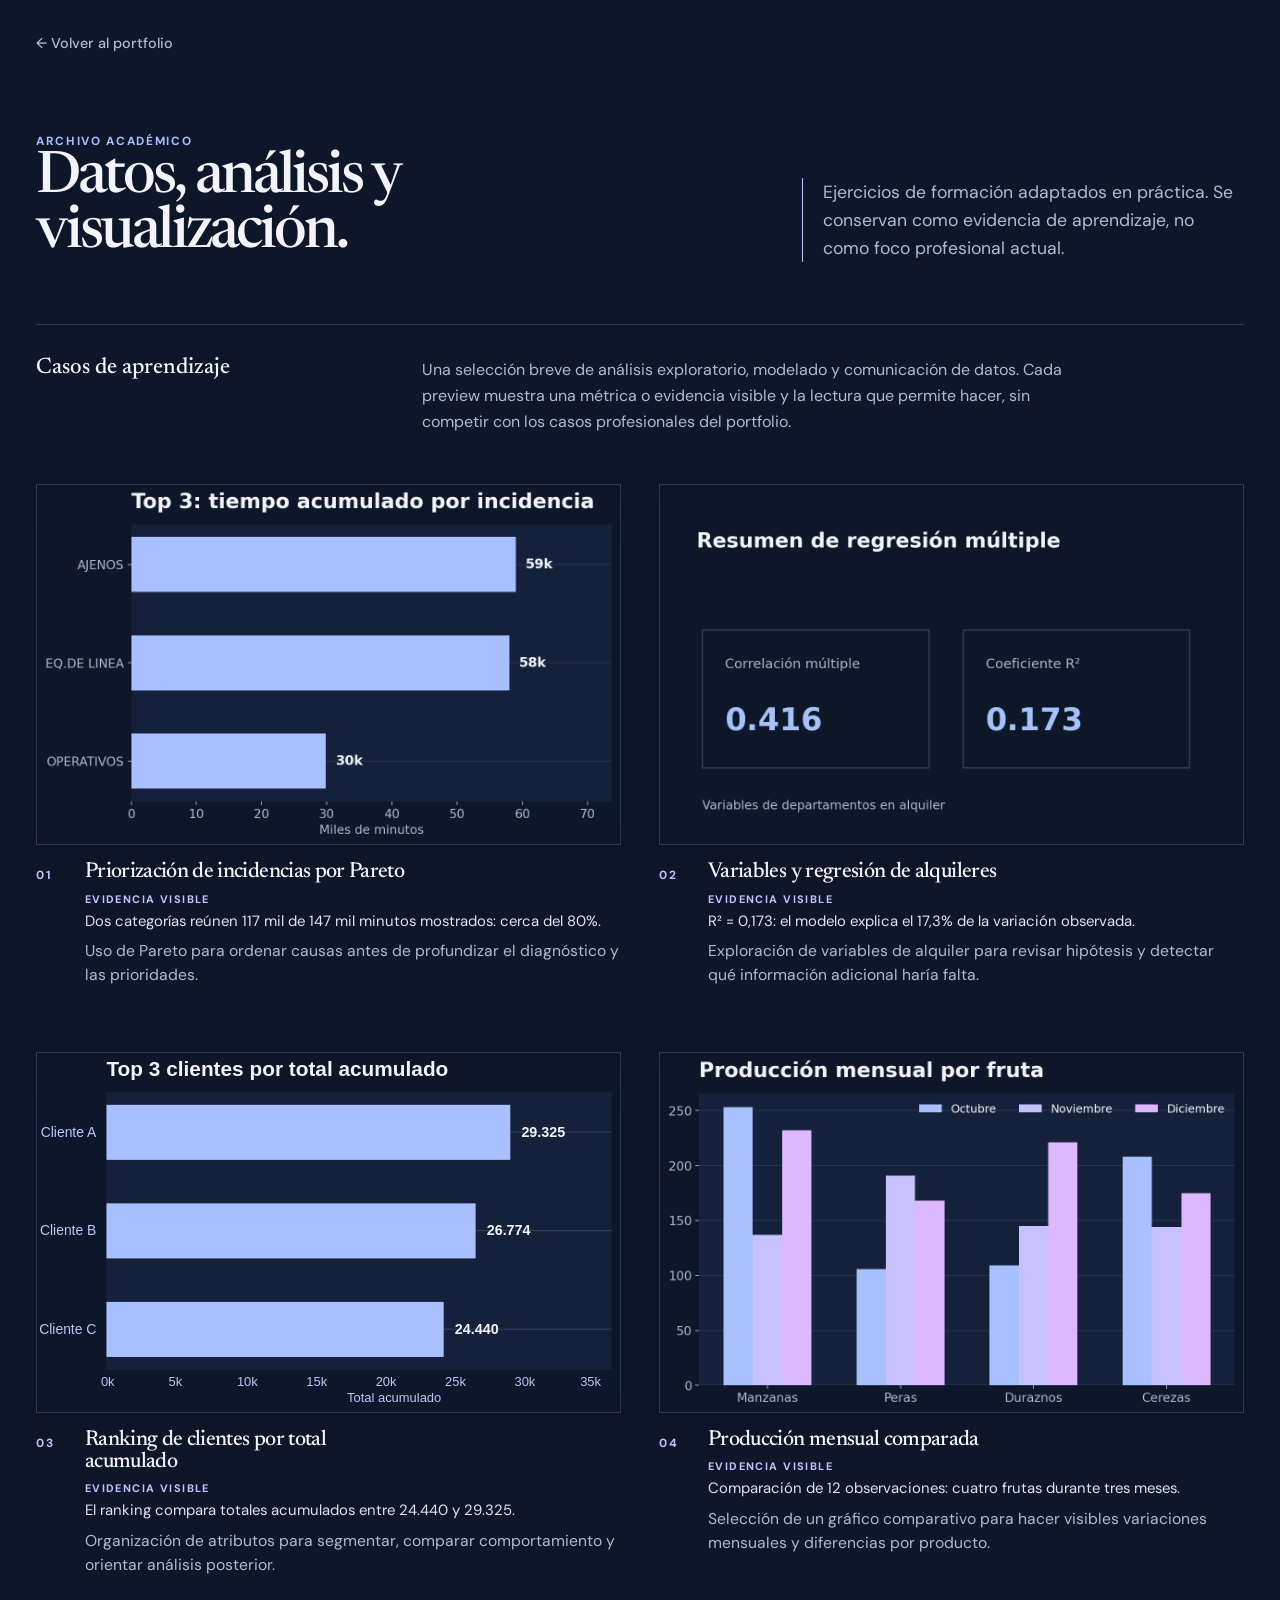
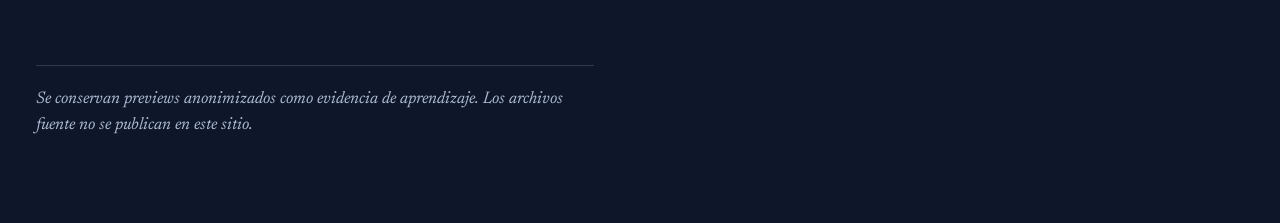
==== commit a14ebda8: "Corrige preview anonimizado de clientes" ====
--- a/Practicas/index.html
+++ b/Practicas/index.html
@@ -59,7 +59,7 @@
     <section class="gallery" aria-label="Galería de ejercicios académicos">
       <article class="case"><a class="preview-link" href="previews/pareto-incidencias.png" aria-label="Abrir preview completo del análisis exploratorio de datos comerciales"><img class="preview" src="previews/pareto-incidencias.png" alt="Resumen visual del tiempo acumulado por tipo de incidencia" width="1256" height="776" loading="lazy" decoding="async" /></a><div class="case-copy"><span class="case-index">01</span><div><h3>Priorización de incidencias por Pareto</h3><p class="case-metric"><span>Evidencia visible</span>Dos categorías reúnen 117 mil de 147 mil minutos mostrados: cerca del 80%.</p><p>Uso de Pareto para ordenar causas antes de profundizar el diagnóstico y las prioridades.</p></div></div></article>
       <article class="case"><a class="preview-link" href="previews/regresion-alquileres.png" aria-label="Abrir preview completo de variables y regresión de alquileres"><img class="preview" src="previews/regresion-alquileres.png" alt="Resumen visual de una regresión múltiple de alquileres" width="1256" height="776" loading="lazy" decoding="async" /></a><div class="case-copy"><span class="case-index">02</span><div><h3>Variables y regresión de alquileres</h3><p class="case-metric"><span>Evidencia visible</span>R² = 0,173: el modelo explica el 17,3% de la variación observada.</p><p>Exploración de variables de alquiler para revisar hipótesis y detectar qué información adicional haría falta.</p></div></div></article>
-      <article class="case"><a class="preview-link" href="previews/clientes-totales-anon.svg" aria-label="Abrir preview completo de ranking anonimizado de clientes"><img class="preview" src="previews/clientes-totales-anon.svg" alt="Ranking anonimizado de tres clientes por total acumulado" width="1256" height="776" loading="lazy" decoding="async" /></a><div class="case-copy"><span class="case-index">03</span><div><h3>Ranking de clientes por total acumulado</h3><p class="case-metric"><span>Evidencia visible</span>El ranking compara totales acumulados entre 24.440 y 29.325.</p><p>Organización de atributos para segmentar, comparar comportamiento y orientar análisis posterior.</p></div></div></article>
+      <article class="case"><a class="preview-link" href="previews/clientes-totales-anon.html" aria-label="Abrir preview completo de ranking anonimizado de clientes"><img class="preview" src="previews/clientes-totales-anon.svg" alt="Ranking anonimizado de tres clientes por total acumulado" width="1256" height="776" loading="lazy" decoding="async" /></a><div class="case-copy"><span class="case-index">03</span><div><h3>Ranking de clientes por total acumulado</h3><p class="case-metric"><span>Evidencia visible</span>El ranking compara totales acumulados entre 24.440 y 29.325.</p><p>Organización de atributos para segmentar, comparar comportamiento y orientar análisis posterior.</p></div></div></article>
       <article class="case"><a class="preview-link" href="previews/produccion-mensual.png" aria-label="Abrir preview completo de visualización y comunicación de datos"><img class="preview" src="previews/produccion-mensual.png" alt="Gráfico de producción mensual por fruta" width="1256" height="776" loading="lazy" decoding="async" /></a><div class="case-copy"><span class="case-index">04</span><div><h3>Producción mensual comparada</h3><p class="case-metric"><span>Evidencia visible</span>Comparación de 12 observaciones: cuatro frutas durante tres meses.</p><p>Selección de un gráfico comparativo para hacer visibles variaciones mensuales y diferencias por producto.</p></div></div></article>
     </section>
     <p class="footnote">Se conservan previews anonimizados como evidencia de aprendizaje. Los archivos fuente no se publican en este sitio.</p>
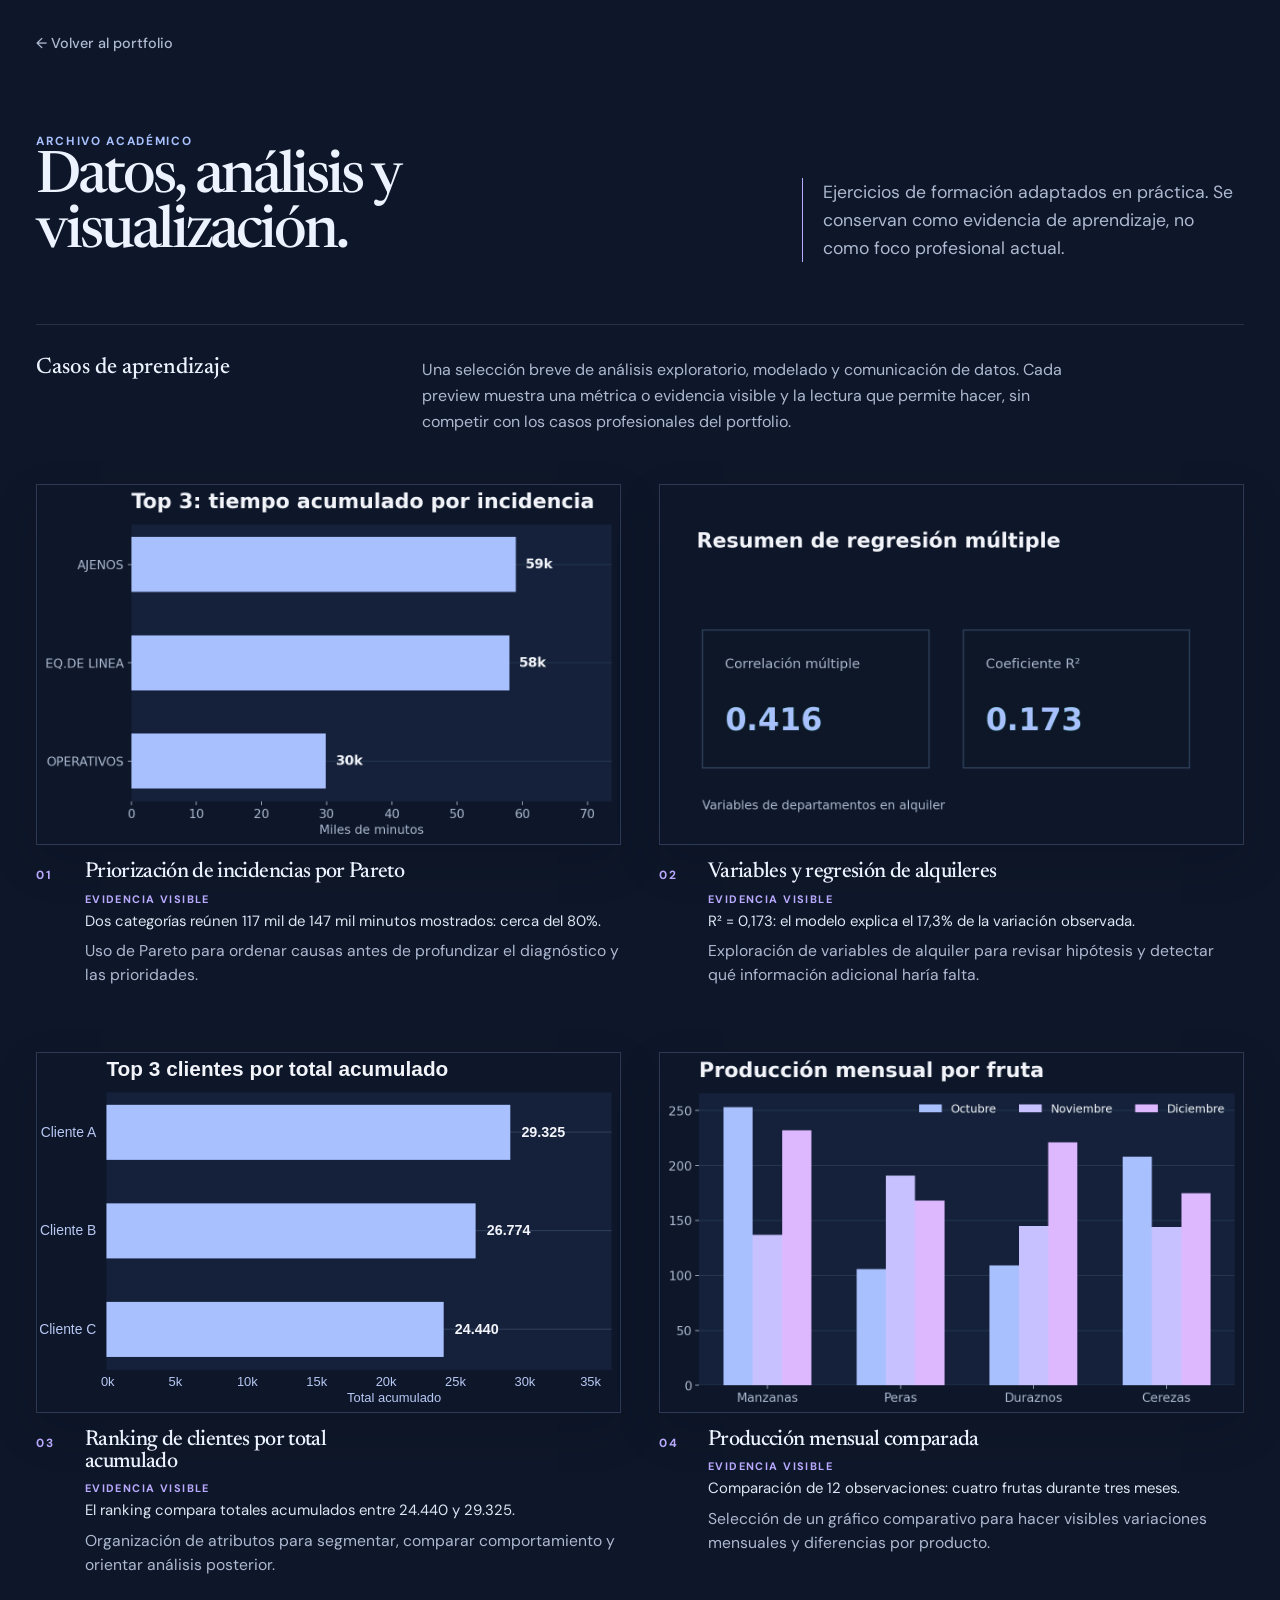
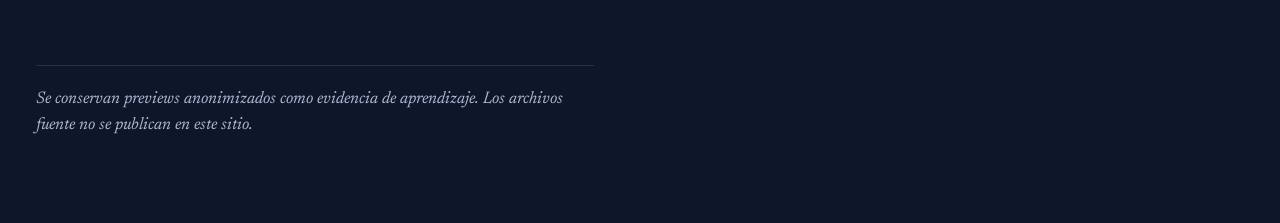
==== commit ec315e15: "Unifica la paleta de Prácticas" ====
--- a/Practicas/index.html
+++ b/Practicas/index.html
@@ -12,7 +12,7 @@
   <link href="https://fonts.googleapis.com/css2?family=DM+Sans:opsz,wght@9..40,400;9..40,500;9..40,700&family=Newsreader:opsz,wght@6..72,400;6..72,500;6..72,600&display=swap" rel="stylesheet" />
   <title>Archivo académico | Juan Manuel Chuit Berzoni</title>
   <style>
-    :root { color-scheme: dark; --bg: #0e1729; --surface: #15213a; --text: #f2f4fa; --muted: #aebbd3; --line: rgba(218, 225, 242, .17); --accent: #a9c0ff; --accent-2: #c8c1ff; --wrap: 1320px; }
+    :root { color-scheme: dark; --bg: #0e1729; --surface: #15213a; --text: #edf2ff; --muted: #adb9d1; --line: rgba(255, 255, 255, .11); --accent: #a9c0ff; --accent-2: #baaaff; --wrap: 1320px; }
     * { box-sizing: border-box; }
     html { scroll-behavior: smooth; }
     body { margin: 0; background: var(--bg); color: var(--text); font-family: "DM Sans", ui-sans-serif, system-ui, sans-serif; line-height: 1.6; }
@@ -31,7 +31,7 @@
     .gallery { display: grid; grid-template-columns: repeat(2, minmax(0, 1fr)); gap: clamp(3rem, 5vw, 4.8rem) clamp(1.5rem, 3vw, 3.5rem); }
     .case { min-width: 0; }
     .preview-link { display: block; overflow: hidden; border: 1px solid rgba(169, 192, 255, .22); background: #0b1425; aspect-ratio: 1256 / 776; box-shadow: 0 18px 42px rgba(2, 8, 23, .16); }
-    .preview-link:hover { border-color: rgba(200, 193, 255, .62); }
+    .preview-link:hover { border-color: rgba(186, 170, 255, .62); }
     .preview-link:focus-visible { outline: 2px solid var(--accent); outline-offset: 5px; }
     .preview { display: block; width: 100%; height: 100%; object-fit: contain; object-position: center; }
     .case-copy { display: grid; grid-template-columns: 2.25rem minmax(0, 1fr); gap: .8rem; padding-top: 1rem; }
